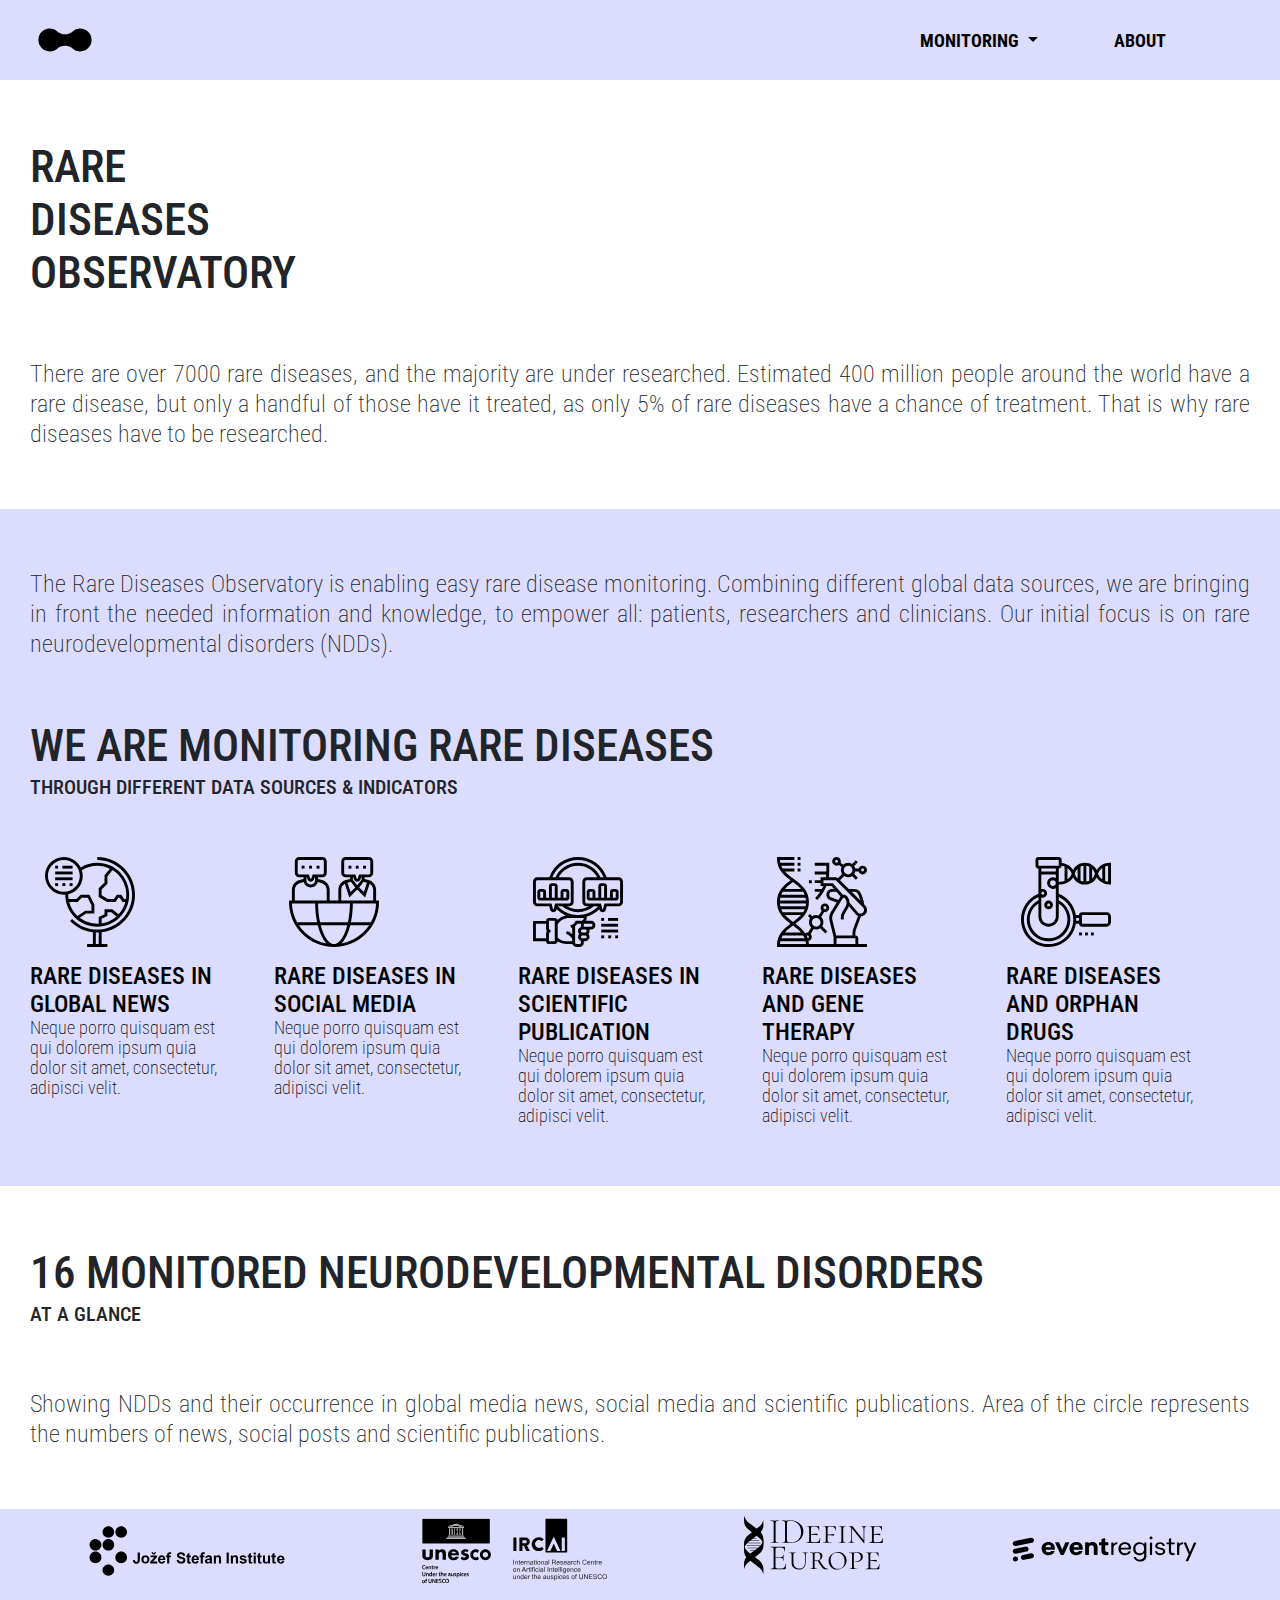
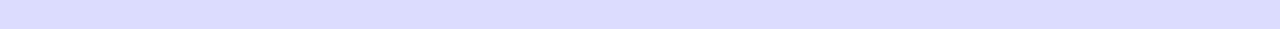
==== web_page/index.html @ 59e55aea "update page" ====
<!DOCTYPE html>
<html>
<head>
    <!-- Required meta tags -->
    <meta charset="utf-8">
    <meta name="viewport" content="width=device-width, initial-scale=1, shrink-to-fit=no">
    <title>Rare diseases</title>
    <link rel="stylesheet" href="https://cdn.jsdelivr.net/npm/bootstrap@4.4.1/dist/css/bootstrap.min.css"
          integrity="sha384-Vkoo8x4CGsO3+Hhxv8T/Q5PaXtkKtu6ug5TOeNV6gBiFeWPGFN9MuhOf23Q9Ifjh" crossorigin="anonymous">
    <link href='https://fonts.googleapis.com/css?family=Roboto Condensed:100,200,300,400,500,600,700,800' rel='stylesheet'>


    <link rel="stylesheet" href="css/index_style.css">

</head>
<body>
<script src="https://code.jquery.com/jquery-3.4.1.slim.min.js"
        integrity="sha384-J6qa4849blE2+poT4WnyKhv5vZF5SrPo0iEjwBvKU7imGFAV0wwj1yYfoRSJoZ+n"
        crossorigin="anonymous"></script>
<script src="https://cdn.jsdelivr.net/npm/popper.js@1.16.0/dist/umd/popper.min.js"
        integrity="sha384-Q6E9RHvbIyZFJoft+2mJbHaEWldlvI9IOYy5n3zV9zzTtmI3UksdQRVvoxMfooAo"
        crossorigin="anonymous"></script>
<script src="https://cdn.jsdelivr.net/npm/bootstrap@4.4.1/dist/js/bootstrap.min.js"
        integrity="sha384-wfSDF2E50Y2D1uUdj0O3uMBJnjuUD4Ih7YwaYd1iqfktj0Uod8GCExl3Og8ifwB6"
        crossorigin="anonymous"></script>


<div class="header">
    <div class="container">
        <a href="#default">
            <img src="images/RareDiseasesObservatory_logo.svg" style="margin-top: 15px;" width="70" height="30"/>
        </a>
        <div class="header-right">
            <nav class="navbar navbar-expand">
                <div class="collapse navbar-collapse" id="navbarSupportedContent">
                    <ul class="navbar-nav mr-auto">
                        <li class="nav-item dropdown">
                            <a class="nav-link dropdown-toggle nawbar-header header-hover" href="#" id="navbarDropdown"
                               role="button " data-toggle="dropdown" aria-haspopup="true" aria-expanded="false">
                                MONITORING
                            </a>
                            <div class="dropdown-menu" aria-labelledby="navbarDropdown">
                                <a class="dropdown-item" href="./html/global_news.html"><img src="images/01_global_news.svg" width="40" height="40"/> Rare diseases in global news</a>
                                <div class="dropdown-divider"></div>
                                <a class="dropdown-item" href="./html/social_media.html"><img src="images/02_social_media.svg" width="40" height="40"/>Rare diseases in social media</a>
                                <div class="dropdown-divider"></div>
                                <a class="dropdown-item" href="./html/scientific_publications.html"><img src="images/03_scientific_publications.svg" width="40" height="40"/>Rare diseases in scientific publications</a>
                                <div class="dropdown-divider"></div>
                                <a class="dropdown-item" href="./html/gene_therapy.html"><img src="images/04_gene_therapy.svg" width="40" height="40"/> Rare diseases and gene therapy</a>
                                <div class="dropdown-divider"></div>
                                <a class="dropdown-item" href="./html/orphan_drugs.html"><img src="images/05_orphan_drugs.svg" width="40" height="40"/> Rare diseases and orphan drugs</a>
                            </div>
                        </li>
                        <li class="nav-item">
                            <a class="nav-link" href="html/about.html">ABOUT</a>
                        </li>
                    </ul>
                </div>
            </nav>

        </div>
    </div>
</div>


<div class="container">
    <div class="div-title div-width-title text-top-padding text-bottom-padding">RARE DISEASES OBSERVATORY</div>
    <div class="div-text text-bottom-padding"> There are over 7000 rare diseases, and the majority are under researched.
        Estimated 400 million people around the world have a rare disease, but only a handful of those have it treated,
        as only 5% of rare diseases have a chance of treatment. That is why rare diseases have to be researched.
    </div>
</div>
<div class="div-background">
    <div class="container">
        <div class="div-text text-top-padding">The Rare Diseases Observatory is enabling
            easy rare disease monitoring. Combining different global data sources, we are bringing in front the needed
            information and knowledge, to empower all: patients, researchers and clinicians. Our initial focus is on
            rare neurodevelopmental disorders (NDDs).
        </div>
        <div class="div-title text-top-padding">WE ARE MONITORING RARE DISEASES</div>
        <div class="div-subtitle text-small-bottom-padding">THROUGH DIFFERENT DATA SOURCES & INDICATORS</div>
        <div class="grid-container text-bottom-padding">
            <a href="./html/global_news.html" class="a grid-item">
                <div><img src="images/01_global_news.svg" width="120" height="120"/></div>
                <div class="grid-title-text">RARE DISEASES IN GLOBAL NEWS</div>
                <div class="grid-text">Neque porro quisquam est qui dolorem ipsum quia dolor sit amet, consectetur,
                    adipisci velit.
                </div>
            </a>
            <a href="./html/social_media.html" class="a grid-item">
                <div class="rowWrapper">
                    <div><img href="./html/global_news.html" src="images/02_social_media.svg" width="120" height="120"/></div>
                    <div class="grid-title-text">RARE DISEASES IN SOCIAL MEDIA</div>
                    <div class="grid-text">Neque porro quisquam est qui dolorem ipsum quia dolor sit amet, consectetur,
                        adipisci velit.
                    </div>
                </div>
            </a>
            <a href="./html/scientific_publications.html" class="a grid-item">
                <div><img src="images/03_scientific_publications.svg" width="120" height="120"/></div>
                <div class="grid-title-text">RARE DISEASES IN SCIENTIFIC PUBLICATION</div>
                <div class="grid-text">Neque porro quisquam est qui dolorem ipsum quia dolor sit amet, consectetur,
                    adipisci velit.
                </div>
            </a>
            <a href="./html/gene_therapy.html" class="a grid-item">
                <div><img src="images/04_gene_therapy.svg" width="120" height="120"/></div>
                <div class="grid-title-text">RARE DISEASES AND GENE THERAPY</div>
                <div class="grid-text">Neque porro quisquam est qui dolorem ipsum quia dolor sit amet, consectetur,
                    adipisci velit.
                </div>
            </a>
            <a href="./html/orphan_drugs.html" class="a grid-item">
                <div><img src="images/05_orphan_drugs.svg" width="120" height="120"/></div>
                <div class="grid-title-text">RARE DISEASES AND ORPHAN DRUGS</div>
                <div class="grid-text">Neque porro quisquam est qui dolorem ipsum quia dolor sit amet, consectetur,
                    adipisci velit.
                </div>
            </a>
        </div>
    </div>
</div>
<div class="container">
    <div class="div-title text-top-padding">16 MONITORED NEURODEVELOPMENTAL DISORDERS</div>
    <div class="div-subtitle text-bottom-padding">AT A GLANCE</div>
    <div class="div-text">Showing NDDs and their occurrence in global media news, social media and scientific
        publications. Area of the circle represents the numbers of news, social posts and scientific publications.
    </div>
    <div class="flourish-embed flourish-hierarchy max-width text-bottom-padding" data-src="visualisation/12923003">
        <script src="https://public.flourish.studio/resources/embed.js"></script>
    </div>
</div>

<div></div>

<footer class="footer">
    <div class="container">
        <div class="grid-container-footer">
            <a href="https://ijs.si/ijsw/V001/JSI" class="a" target="_blank">
                <div class="grid-item-footer">
                    <img src="images/JozefStefanInstitute.svg" class="img-size"/>
                </div>
            </a>
            <a href="https://ircai.org/" class="a" target="_blank">
                <div class="grid-item-footer">
                    <img src="images/IRCAI_neg.svg" class="img-size"/>
                </div>
            </a>
            <a href="https://idefine-europe.org/" class="a" target="_blank">
                <div class="grid-item-footer">
                    <img src="images/IDefineEurope_neg.svg" class="img-size-idefine"/>
                </div>
            </a>
            <a href="https://eventregistry.org/" class="a" target="_blank">

                <div class="grid-item-footer">
                    <img src="images/EventRegistry_neg.svg" class="img-size-er"/>
                </div>
            </a>
        </div>
    </div>
</footer>


</body>
</html>
---- web_page/css/index_style.css ----
/*@font-face {*/
/*    src: url('../RobotoCondensed-Regular.ttf');*/
/*    font-family:'RobotoCondensed';*/
/*    font-style: normal;*/
/*    font-weight: 1 1000;*/
/*}*/

* {
    box-sizing: border-box;
    font-family: "Roboto Condensed", sans-serif;
}

body {
    margin: 0;
}


.header-right {
    float: right;
}

.header {
    /*overflow: hidden;*/
    height:80px;

    padding-top: 10px;
    /*padding-bottom: 0px;*/
    background-color: #DCDCFF;
}

.navbar-nav .nav-item .nav-link {
    line-height: 30px;
    font-weight: bold;
    color: black;
    text-align: center;
    margin-right: 60px;
    text-decoration: none;
    font-size: 18px;
}

.navbar-nav .nav-item:hover .nav-link {
    opacity: 60%;
}


.footer {
    height: 120px;
    background-color: #DCDCFF;
}




.text-top-padding {
    padding-top: 60px;
}

.text-bottom-padding {
    padding-bottom: 60px;
}

.text-small-bottom-padding {
    padding-bottom: 40px;
}


.max-width {
    padding-left: 12%;
    padding-right: 12%;
    /*padding-left: 110px;*/
    /*padding-right: 110px;*/
}

.div-width-title {
    width: 280px;
}

.div-title {
    font-size: 45px;
    font-weight: 500;
    line-height: 53px;
}

.div-subtitle {
    font-weight: 500;
    font-size: 20px;
}

.div-text {
    text-align: justify;
    font-size: 24px;
    line-height: 30px;
    font-weight: 200;
}

.div-background{
    background-color: #DCDCFF;
}

.rowWrapper:hover {
    /*background-color: #eee;*/
    /*color: black;*/
    /*border-radius: 5px;*/
    /*box-shadow: 0 4px 8px 0 rgba(0, 0, 0, 0.2), 0 6px 20px 0 rgba(0, 0, 0, 0.19);*/
    opacity: 60%;
}

.grid-title-text {
    font-size: 24px;
    line-height: 28px;
    font-weight: 500;
}
.grid-text {
    font-size: 18px;
    line-height: 20px;
    font-weight: 200;
}

/*
 Monitor grid
*/

.grid-container {
    display: grid;
    justify-content: center;
    grid-template-columns: 1fr 1fr 1fr 1fr 1fr;
}

.grid-item {
    /*background-color: #DCDCFF;*/
    /*!* background-color: rgba(255, 255, 255, 0);*!*/
    /*border: 0px solid rgba(0, 0, 0, 0.8);*/
    /*font-size: 15px;*/
    /*text-align: center;*/
    width: 190px;
    align-items: center;
}

/**
Noga in grid
*/
.grid-container-footer {
    display: grid;
    column-gap: 10px;
    grid-auto-columns: minmax(10px, auto);
    grid-template-columns: auto auto auto auto;
}


.grid-item-footer {
    background-color: #DCDCFF;
    /* background-color: rgba(255, 255, 255, 0);*/
    border: 0px solid rgba(0, 0, 0, 0.8);
    font-size: 15px;
    text-align: center;
}

.container {
    max-width: 1280px;
    width: 100%;
    /*background-color: #1b1e21;*/
    margin: 0 auto;
}

.a {
    text-decoration: none;
    color: black;
}

.a:hover {
    text-decoration: none;
    color: black;
    opacity: 60%;
}

.img-size {
   width: 218px;
   height: 84px;
}

.img-size-idefine {
    width: 173px;
    height: 72px;
}

.img-size-er {
    width: 195px;
    height: 80px;
}


/*@media screen and(max-width: 1320px) {*/
/*    .container {*/
/*        padding: 0 40px;*/
/*        background-color: #0f6674;*/
/*    }*/
/*}*/

/*@media screen and(max-width: 991px) {*/
@media all and (min-width: 992px) and (max-width: 1320px) {
    .container {
        padding: 0 30px;
    /*    background-color: #6610f2;*/
    }
}

@media all and (min-width: 769px) and (max-width: 992px) {
    .container {
        padding: 0 15px;
  /*      background-color: #1c7430;*/
    }

    .text-top-padding {
        padding-top: 40px;
    }

    .text-bottom-padding {
        padding-bottom: 40px;
    }

    .text-small-bottom-padding {
        padding-bottom: 30px;
    }


    .div-title {
        font-size: 41px;
        font-weight: 500;
        line-height: 35px;
    }

    .div-subtitle {
        font-weight: 500;
        font-size: 24px;
        line-height: 28px;
    }

    .div-text {
        text-align: justify;
        font-size: 18px;
        line-height: 22px;
        font-weight: 200;
    }

    .grid-title-text {
        font-size: 18px;
        line-height: 21px;
        font-weight: 500;
    }
    .grid-text {
        font-size: 14px;
        line-height: 18px;
        font-weight: 200;
    }

    .grid-container {
        display:flex ;
        column-gap: 25px;
        flex-wrap: wrap;
        justify-content: center;
        grid-template-columns: repeat(3, 1fr);
    }
    .grid-item {
        justify-content: center;
        align-items: center;
        width: 230px;
    }

    .img-size {
        width: 177px;
        height: 69px;
    }

    .img-size-idefine {
        width: 140px;
        height: 58px;
    }

    .img-size-er {
        width: 158px;
        height: 60px;
    }

}

@media all and (min-width: 541px) and (max-width: 768px) {
    .container {
        padding: 0 15px;
    /*    background-color: #117a8b;*/
    }

    .text-top-padding {
        padding-top: 40px;
    }

    .text-bottom-padding {
        padding-bottom: 40px;
    }

    .text-small-bottom-padding {
        padding-bottom: 30px;
    }

    .div-title {
        font-size: 41px;
        font-weight: 500;
        line-height: 35px;
    }

    .div-subtitle {
        font-weight: 500;
        font-size: 24px;
        line-height: 28px;
    }

    .div-text {
        text-align: justify;
        font-size: 18px;
        line-height: 22px;
        font-weight: 200;
    }

    .grid-title-text {
        font-size: 18px;
        line-height: 21px;
        font-weight: 500;
    }
    .grid-text {
        font-size: 14px;
        line-height: 18px;
        font-weight: 200;
    }

    .grid-container {
        display: flex;
        flex-wrap: wrap;
        justify-content: center;
        column-gap: 25px;
        grid-template-columns: repeat(3, 1fr);
    }

    .grid-item {
        justify-content: center;
        align-items: center;
        width: 160px;

    }

    .img-size {
        width: 97px;
        height: 37px;
    }

    .img-size-idefine {
        width: 76px;
        height: 31px;
    }

    .img-size-er {
        width: 85px;
        height: 60px;
    }
}


@media all and (max-width: 541px) {
    .container {
        padding: 0 15px;
     /*   background-color: #f1b0b7;*/
    }


    .text-top-padding {
        padding-top: 30px;
    }

    .text-bottom-padding {
        padding-bottom: 30px;
    }

    .text-small-bottom-padding {
        padding-bottom: 20px;
    }

    .div-title {
        font-size: 22px;
        font-weight: 500;
        line-height: 19px;
    }

    .div-subtitle {
        font-weight: 500;
        font-size: 14px;
        line-height: 12px;
    }

    .div-text {
        text-align: justify;
        font-size: 12px;
        line-height: 14px;
        font-weight: 200;
    }

    .grid-title-text {
        font-size: 12px;
        line-height: 14px;
        font-weight: 500;
    }
    .grid-text {
        font-size: 10px;
        line-height: 12px;
        font-weight: 200;
    }


    .grid-container {
        display: flex;
        flex-wrap: wrap;
        justify-content: center;
        grid-template-columns: repeat(2, 1fr);
    }

    .grid-item {
        justify-content: center;
        align-items: center;
        width: 180px;
    }


    .img-size {
        width: 97px;
        height: 37px;
    }

    .img-size-idefine {
        width: 76px;
        height: 31px;
    }

    .img-size-er {
        width: 85px;
        height: 60px;
    }
}
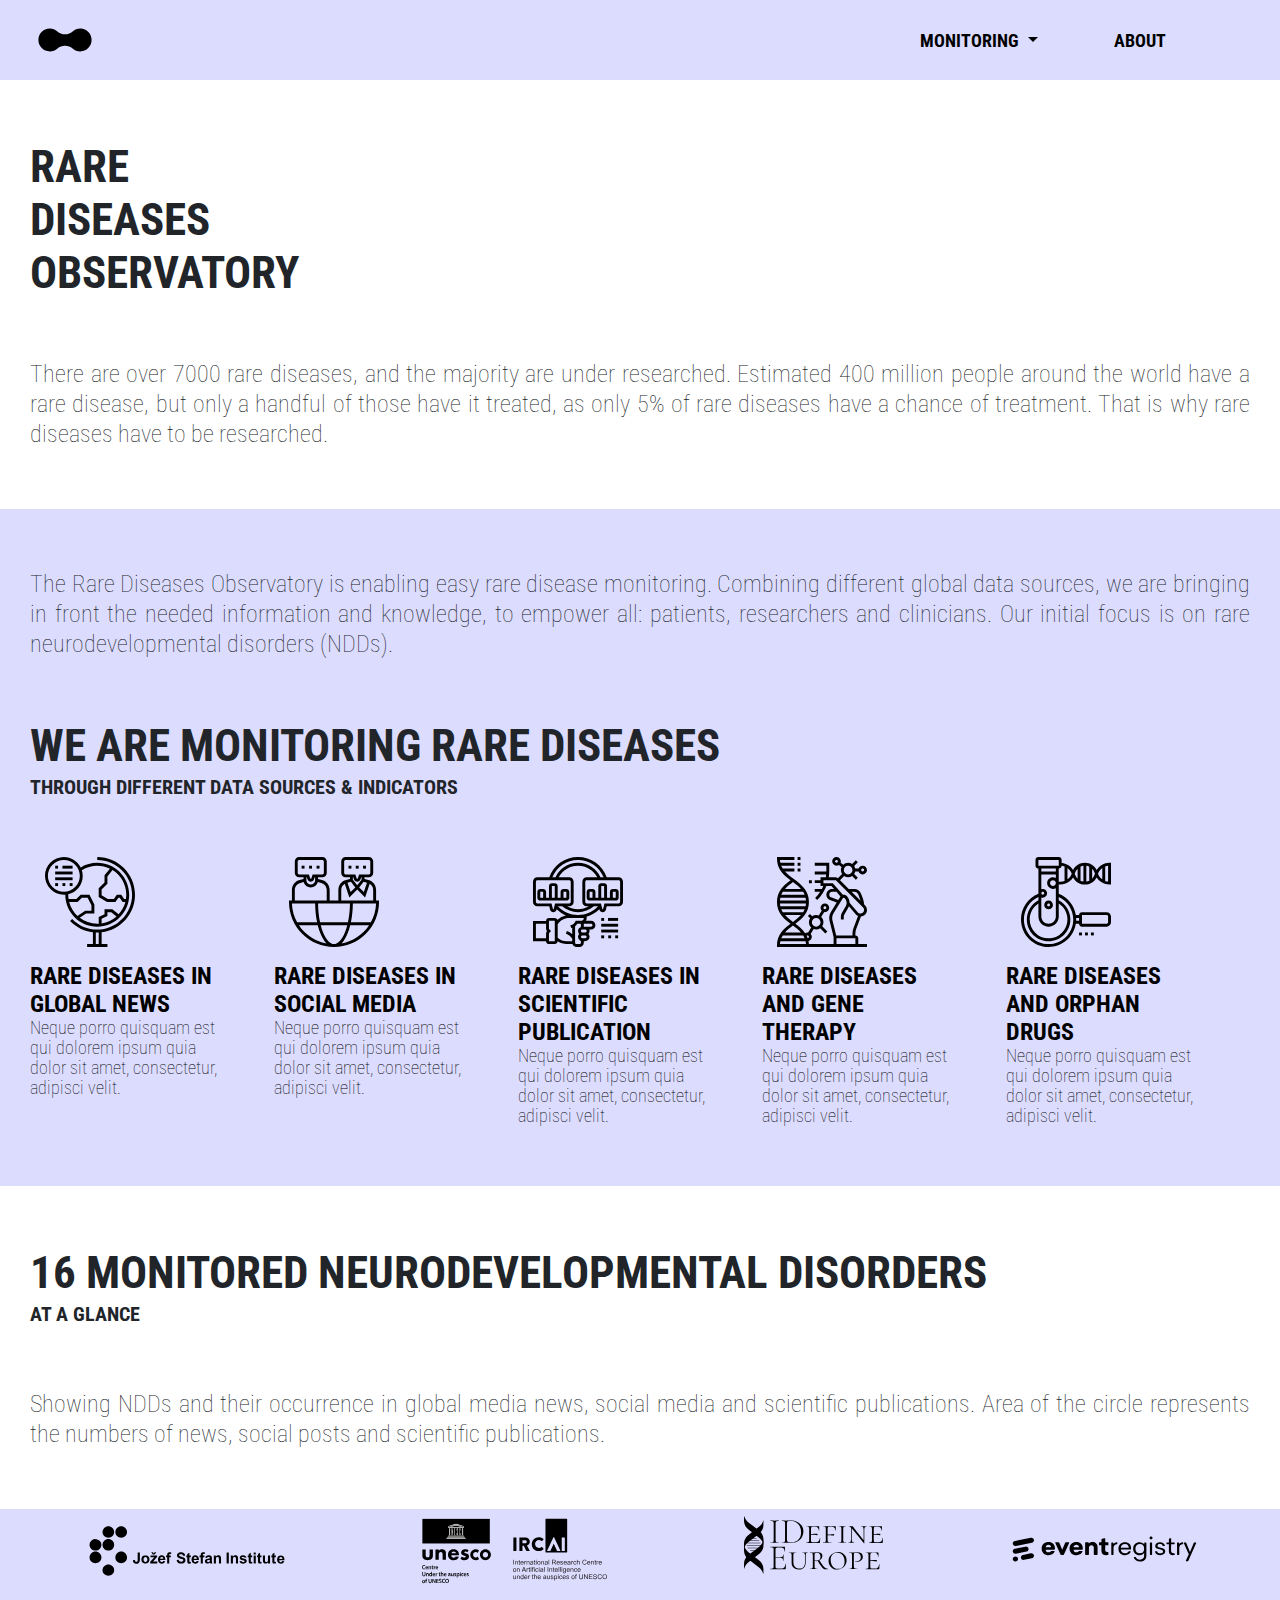
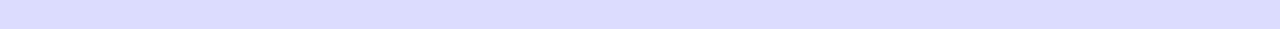
==== commit e6312181: "update page" ====
--- a/web_page/index.html
+++ b/web_page/index.html
@@ -40,15 +40,11 @@
                                 MONITORING
                             </a>
                             <div class="dropdown-menu" aria-labelledby="navbarDropdown">
-                                <a class="dropdown-item" href="./html/global_news.html"><img src="images/01_global_news.svg" width="40" height="40"/> Rare diseases in global news</a>
-                                <div class="dropdown-divider"></div>
+                                <a class="dropdown-item" href="./html/global_news.html"><img src="images/01_global_news.svg" width="40" height="40"/>Rare diseases in global news</a>
                                 <a class="dropdown-item" href="./html/social_media.html"><img src="images/02_social_media.svg" width="40" height="40"/>Rare diseases in social media</a>
-                                <div class="dropdown-divider"></div>
                                 <a class="dropdown-item" href="./html/scientific_publications.html"><img src="images/03_scientific_publications.svg" width="40" height="40"/>Rare diseases in scientific publications</a>
-                                <div class="dropdown-divider"></div>
-                                <a class="dropdown-item" href="./html/gene_therapy.html"><img src="images/04_gene_therapy.svg" width="40" height="40"/> Rare diseases and gene therapy</a>
-                                <div class="dropdown-divider"></div>
-                                <a class="dropdown-item" href="./html/orphan_drugs.html"><img src="images/05_orphan_drugs.svg" width="40" height="40"/> Rare diseases and orphan drugs</a>
+                                <a class="dropdown-item" href="./html/gene_therapy.html"><img src="images/04_gene_therapy.svg" width="40" height="40"/>Rare diseases and gene therapy</a>
+                                <a class="dropdown-item" href="./html/orphan_drugs.html"><img src="images/05_orphan_drugs.svg" width="40" height="40"/>Rare diseases and orphan drugs</a>
                             </div>
                         </li>
                         <li class="nav-item">
--- a/web_page/css/index_style.css
+++ b/web_page/css/index_style.css
@@ -66,10 +66,10 @@
 
 
 .max-width {
-    padding-left: 12%;
-    padding-right: 12%;
-    /*padding-left: 110px;*/
-    /*padding-right: 110px;*/
+    /*padding-left: 12%;*/
+    /*padding-right: 12%;*/
+    padding-left: 110px;
+    padding-right: 110px;
 }
 
 .div-width-title {
@@ -78,12 +78,16 @@
 
 .div-title {
     font-size: 45px;
-    font-weight: 500;
+    font-weight: 700;
     line-height: 53px;
 }
 
+/*.my-dropdown-item{*/
+/*    padding:2rem 2rem;*/
+/*}*/
+
 .div-subtitle {
-    font-weight: 500;
+    font-weight: bold;
     font-size: 20px;
 }
 
@@ -91,7 +95,7 @@
     text-align: justify;
     font-size: 24px;
     line-height: 30px;
-    font-weight: 200;
+    font-weight: lighter;
 }
 
 .div-background{
@@ -109,12 +113,12 @@
 .grid-title-text {
     font-size: 24px;
     line-height: 28px;
-    font-weight: 500;
+    font-weight: bold;
 }
 .grid-text {
     font-size: 18px;
     line-height: 20px;
-    font-weight: 200;
+    font-weight: lighter;
 }
 
 /*
@@ -211,6 +215,14 @@
   /*      background-color: #1c7430;*/
     }
 
+
+    .max-width {
+        /*padding-left: 12%;*/
+        /*padding-right: 12%;*/
+        padding-left: 90px;
+        padding-right: 90px;
+    }
+
     .text-top-padding {
         padding-top: 40px;
     }
@@ -226,32 +238,32 @@
 
     .div-title {
         font-size: 41px;
-        font-weight: 500;
+        font-weight: bold;
         line-height: 35px;
     }
 
     .div-subtitle {
-        font-weight: 500;
         font-size: 24px;
         line-height: 28px;
+        font-weight: bold;
     }
 
     .div-text {
         text-align: justify;
         font-size: 18px;
         line-height: 22px;
-        font-weight: 200;
+        font-weight: lighter;
     }
 
     .grid-title-text {
         font-size: 18px;
         line-height: 21px;
-        font-weight: 500;
+        font-weight: bold;
     }
     .grid-text {
         font-size: 14px;
         line-height: 18px;
-        font-weight: 200;
+        font-weight: lighter;
     }
 
     .grid-container {
@@ -290,6 +302,14 @@
     /*    background-color: #117a8b;*/
     }
 
+
+    .max-width {
+        /*padding-left: 12%;*/
+        /*padding-right: 12%;*/
+        padding-left: 65px;
+        padding-right: 65px;
+    }
+
     .text-top-padding {
         padding-top: 40px;
     }
@@ -304,12 +324,12 @@
 
     .div-title {
         font-size: 41px;
-        font-weight: 500;
+        font-weight: bold;
         line-height: 35px;
     }
 
     .div-subtitle {
-        font-weight: 500;
+        font-weight: bold;
         font-size: 24px;
         line-height: 28px;
     }
@@ -318,18 +338,18 @@
         text-align: justify;
         font-size: 18px;
         line-height: 22px;
-        font-weight: 200;
+        font-weight: lighter;
     }
 
     .grid-title-text {
         font-size: 18px;
         line-height: 21px;
-        font-weight: 500;
+        font-weight: bold;
     }
     .grid-text {
         font-size: 14px;
         line-height: 18px;
-        font-weight: 200;
+        font-weight: lighter;
     }
 
     .grid-container {
@@ -370,6 +390,12 @@
      /*   background-color: #f1b0b7;*/
     }
 
+    .max-width {
+        /*padding-left: 12%;*/
+        /*padding-right: 12%;*/
+        padding-left: 45px;
+        padding-right: 45px;
+    }
 
     .text-top-padding {
         padding-top: 30px;
@@ -385,12 +411,12 @@
 
     .div-title {
         font-size: 22px;
-        font-weight: 500;
+        font-weight: bold;
         line-height: 19px;
     }
 
     .div-subtitle {
-        font-weight: 500;
+        font-weight: bold;
         font-size: 14px;
         line-height: 12px;
     }
@@ -399,18 +425,18 @@
         text-align: justify;
         font-size: 12px;
         line-height: 14px;
-        font-weight: 200;
+        font-weight: lighter;
     }
 
     .grid-title-text {
         font-size: 12px;
         line-height: 14px;
-        font-weight: 500;
+        font-weight: bold;
     }
     .grid-text {
         font-size: 10px;
         line-height: 12px;
-        font-weight: 200;
+        font-weight: lighter;
     }
 
 
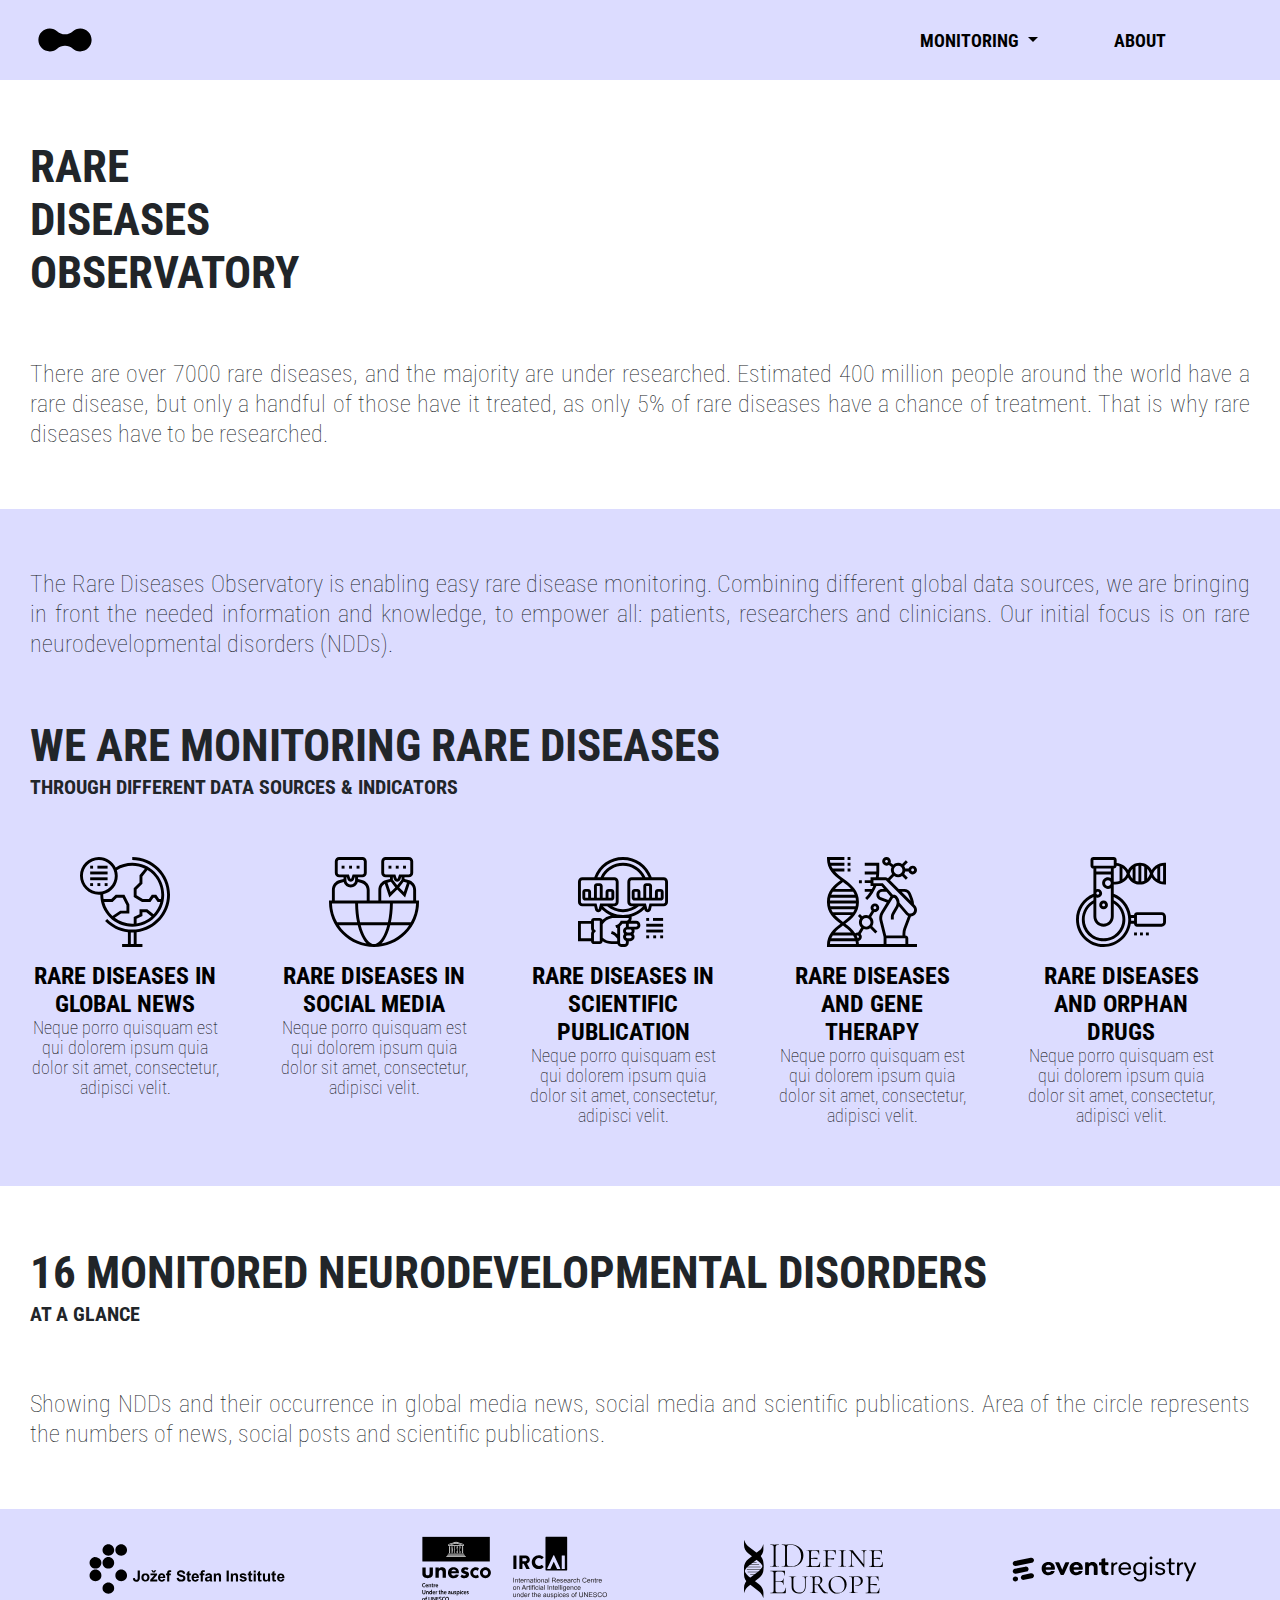
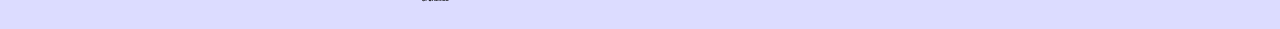
==== commit 1282385e: "small fixes" ====
--- a/web_page/index.html
+++ b/web_page/index.html
@@ -40,11 +40,11 @@
                                 MONITORING
                             </a>
                             <div class="dropdown-menu" aria-labelledby="navbarDropdown">
-                                <a class="dropdown-item" href="./html/global_news.html"><img src="images/01_global_news.svg" width="40" height="40"/>Rare diseases in global news</a>
-                                <a class="dropdown-item" href="./html/social_media.html"><img src="images/02_social_media.svg" width="40" height="40"/>Rare diseases in social media</a>
-                                <a class="dropdown-item" href="./html/scientific_publications.html"><img src="images/03_scientific_publications.svg" width="40" height="40"/>Rare diseases in scientific publications</a>
-                                <a class="dropdown-item" href="./html/gene_therapy.html"><img src="images/04_gene_therapy.svg" width="40" height="40"/>Rare diseases and gene therapy</a>
-                                <a class="dropdown-item" href="./html/orphan_drugs.html"><img src="images/05_orphan_drugs.svg" width="40" height="40"/>Rare diseases and orphan drugs</a>
+                                <a class="dropdown-item" href="./html/global_news.html"><img src="images/01_global_news.svg" style="padding-right: 10px;" width="40" height="40"/>Rare diseases in global news</a>
+                                <a class="dropdown-item" href="./html/social_media.html"><img src="images/02_social_media.svg" style="padding-right: 10px;" width="40" height="40"/>Rare diseases in social media</a>
+                                <a class="dropdown-item" href="./html/scientific_publications.html"><img src="images/03_scientific_publications.svg" style="padding-right: 10px;" width="40" height="40"/>Rare diseases in scientific publications</a>
+                                <a class="dropdown-item" href="./html/gene_therapy.html"><img src="images/04_gene_therapy.svg" style="padding-right: 10px;" width="40" height="40"/>Rare diseases and gene therapy</a>
+                                <a class="dropdown-item" href="./html/orphan_drugs.html"><img src="images/05_orphan_drugs.svg" style="padding-right: 10px;"  width="40" height="40"/>Rare diseases and orphan drugs</a>
                             </div>
                         </li>
                         <li class="nav-item">
@@ -77,7 +77,7 @@
         <div class="div-subtitle text-small-bottom-padding">THROUGH DIFFERENT DATA SOURCES & INDICATORS</div>
         <div class="grid-container text-bottom-padding">
             <a href="./html/global_news.html" class="a grid-item">
-                <div><img src="images/01_global_news.svg" width="120" height="120"/></div>
+                <div><img src="images/01_global_news.svg" class="img-size-menu"/></div>
                 <div class="grid-title-text">RARE DISEASES IN GLOBAL NEWS</div>
                 <div class="grid-text">Neque porro quisquam est qui dolorem ipsum quia dolor sit amet, consectetur,
                     adipisci velit.
@@ -85,7 +85,7 @@
             </a>
             <a href="./html/social_media.html" class="a grid-item">
                 <div class="rowWrapper">
-                    <div><img href="./html/global_news.html" src="images/02_social_media.svg" width="120" height="120"/></div>
+                    <div><img href="./html/global_news.html" src="images/02_social_media.svg"  class="img-size-menu"/></div>
                     <div class="grid-title-text">RARE DISEASES IN SOCIAL MEDIA</div>
                     <div class="grid-text">Neque porro quisquam est qui dolorem ipsum quia dolor sit amet, consectetur,
                         adipisci velit.
@@ -93,21 +93,21 @@
                 </div>
             </a>
             <a href="./html/scientific_publications.html" class="a grid-item">
-                <div><img src="images/03_scientific_publications.svg" width="120" height="120"/></div>
+                <div><img src="images/03_scientific_publications.svg" class="img-size-menu"/></div>
                 <div class="grid-title-text">RARE DISEASES IN SCIENTIFIC PUBLICATION</div>
                 <div class="grid-text">Neque porro quisquam est qui dolorem ipsum quia dolor sit amet, consectetur,
                     adipisci velit.
                 </div>
             </a>
             <a href="./html/gene_therapy.html" class="a grid-item">
-                <div><img src="images/04_gene_therapy.svg" width="120" height="120"/></div>
+                <div><img src="images/04_gene_therapy.svg" class="img-size-menu"/></div>
                 <div class="grid-title-text">RARE DISEASES AND GENE THERAPY</div>
                 <div class="grid-text">Neque porro quisquam est qui dolorem ipsum quia dolor sit amet, consectetur,
                     adipisci velit.
                 </div>
             </a>
             <a href="./html/orphan_drugs.html" class="a grid-item">
-                <div><img src="images/05_orphan_drugs.svg" width="120" height="120"/></div>
+                <div><img src="images/05_orphan_drugs.svg" class="img-size-menu"/></div>
                 <div class="grid-title-text">RARE DISEASES AND ORPHAN DRUGS</div>
                 <div class="grid-text">Neque porro quisquam est qui dolorem ipsum quia dolor sit amet, consectetur,
                     adipisci velit.
@@ -122,7 +122,7 @@
     <div class="div-text">Showing NDDs and their occurrence in global media news, social media and scientific
         publications. Area of the circle represents the numbers of news, social posts and scientific publications.
     </div>
-    <div class="flourish-embed flourish-hierarchy max-width text-bottom-padding" data-src="visualisation/12923003">
+    <div class="flourish-embed flourish-hierarchy max-width-flourish text-bottom-padding" data-src="visualisation/12923003">
         <script src="https://public.flourish.studio/resources/embed.js"></script>
     </div>
 </div>
@@ -134,23 +134,23 @@
         <div class="grid-container-footer">
             <a href="https://ijs.si/ijsw/V001/JSI" class="a" target="_blank">
                 <div class="grid-item-footer">
-                    <img src="images/JozefStefanInstitute.svg" class="img-size"/>
+                    <img src="images/JozefStefanInstitute.svg" class="img-size-affiliation"/>
                 </div>
             </a>
             <a href="https://ircai.org/" class="a" target="_blank">
                 <div class="grid-item-footer">
-                    <img src="images/IRCAI_neg.svg" class="img-size"/>
+                    <img src="images/IRCAI_neg.svg" class="img-size-affiliation"/>
                 </div>
             </a>
             <a href="https://idefine-europe.org/" class="a" target="_blank">
                 <div class="grid-item-footer">
-                    <img src="images/IDefineEurope_neg.svg" class="img-size-idefine"/>
+                    <img src="images/IDefineEurope_neg.svg" class="img-size-idefine-affiliation"/>
                 </div>
             </a>
             <a href="https://eventregistry.org/" class="a" target="_blank">
 
                 <div class="grid-item-footer">
-                    <img src="images/EventRegistry_neg.svg" class="img-size-er"/>
+                    <img src="images/EventRegistry_neg.svg" class="img-size-er-affiliation"/>
                 </div>
             </a>
         </div>
--- a/web_page/css/index_style.css
+++ b/web_page/css/index_style.css
@@ -20,10 +20,10 @@
     float: right;
 }
 
+
 .header {
     /*overflow: hidden;*/
     height:80px;
-
     padding-top: 10px;
     /*padding-bottom: 0px;*/
     background-color: #DCDCFF;
@@ -45,7 +45,6 @@
 
 
 .footer {
-    height: 120px;
     background-color: #DCDCFF;
 }
 
@@ -65,11 +64,16 @@
 }
 
 
-.max-width {
+.max-width-flourish {
     /*padding-left: 12%;*/
     /*padding-right: 12%;*/
     padding-left: 110px;
     padding-right: 110px;
+}
+
+.img-size-menu {
+    width: 120px;
+    height: 120px;
 }
 
 .div-width-title {
@@ -127,6 +131,7 @@
 
 .grid-container {
     display: grid;
+    column-gap: 25px;
     justify-content: center;
     grid-template-columns: 1fr 1fr 1fr 1fr 1fr;
 }
@@ -146,9 +151,11 @@
 */
 .grid-container-footer {
     display: grid;
+    height: 120px;
     column-gap: 10px;
     grid-auto-columns: minmax(10px, auto);
     grid-template-columns: auto auto auto auto;
+    align-items: center;
 }
 
 
@@ -157,7 +164,7 @@
     /* background-color: rgba(255, 255, 255, 0);*/
     border: 0px solid rgba(0, 0, 0, 0.8);
     font-size: 15px;
-    text-align: center;
+    align-items: center;
 }
 
 .container {
@@ -168,8 +175,10 @@
 }
 
 .a {
+    text-align: center;
     text-decoration: none;
     color: black;
+
 }
 
 .a:hover {
@@ -178,17 +187,17 @@
     opacity: 60%;
 }
 
-.img-size {
+.img-size-affiliation {
    width: 218px;
    height: 84px;
 }
 
-.img-size-idefine {
+.img-size-idefine-affiliation {
     width: 173px;
     height: 72px;
 }
 
-.img-size-er {
+.img-size-er-affiliation {
     width: 195px;
     height: 80px;
 }
@@ -215,8 +224,22 @@
   /*      background-color: #1c7430;*/
     }
 
-
-    .max-width {
+    .navbar-nav .nav-item .nav-link {
+        line-height: 30px;
+        font-weight: bold;
+        color: black;
+        text-align: center;
+        margin-right: 60px;
+        text-decoration: none;
+        font-size: 18px;
+    }
+
+    .img-size-menu {
+        width: 85px;
+        height: 85px;
+    }
+
+    .max-width-flourish {
         /*padding-left: 12%;*/
         /*padding-right: 12%;*/
         padding-left: 90px;
@@ -279,17 +302,17 @@
         width: 230px;
     }
 
-    .img-size {
+    .img-size-affiliation {
         width: 177px;
         height: 69px;
     }
 
-    .img-size-idefine {
+    .img-size-idefine-affiliation {
         width: 140px;
         height: 58px;
     }
 
-    .img-size-er {
+    .img-size-er-affiliation {
         width: 158px;
         height: 60px;
     }
@@ -302,12 +325,33 @@
     /*    background-color: #117a8b;*/
     }
 
-
-    .max-width {
+    .navbar-nav .nav-item .nav-link {
+        line-height: 30px;
+        font-weight: bold;
+        color: black;
+        text-align: center;
+        margin-right: 60px;
+        text-decoration: none;
+        font-size: 18px;
+    }
+
+    .img-size-menu {
+        width: 85px;
+        height: 85px;
+    }
+
+    .img-size {
         /*padding-left: 12%;*/
         /*padding-right: 12%;*/
         padding-left: 65px;
         padding-right: 65px;
+    }
+
+    .max-width-flourish {
+        /*padding-left: 12%;*/
+        /*padding-right: 12%;*/
+        padding-left: 45px;
+        padding-right: 45px;
     }
 
     .text-top-padding {
@@ -355,6 +399,7 @@
     .grid-container {
         display: flex;
         flex-wrap: wrap;
+        align-items: center;
         justify-content: center;
         column-gap: 25px;
         grid-template-columns: repeat(3, 1fr);
@@ -367,17 +412,17 @@
 
     }
 
-    .img-size {
+    .img-size-affiliation {
         width: 97px;
         height: 37px;
     }
 
-    .img-size-idefine {
+    .img-size-idefine-affiliation {
         width: 76px;
         height: 31px;
     }
 
-    .img-size-er {
+    .img-size-er-affiliation {
         width: 85px;
         height: 60px;
     }
@@ -390,7 +435,22 @@
      /*   background-color: #f1b0b7;*/
     }
 
-    .max-width {
+    .navbar-nav .nav-item .nav-link {
+        line-height: 30px;
+        font-weight: bold;
+        color: black;
+        text-align: center;
+        margin-right: 30px;
+        text-decoration: none;
+        font-size: 16px;
+    }
+
+    .img-size-menu {
+        width: 60px;
+        height: 60px;
+    }
+
+    .max-width-flourish {
         /*padding-left: 12%;*/
         /*padding-right: 12%;*/
         padding-left: 45px;
@@ -443,6 +503,7 @@
     .grid-container {
         display: flex;
         flex-wrap: wrap;
+        column-gap: 20px;
         justify-content: center;
         grid-template-columns: repeat(2, 1fr);
     }
@@ -454,17 +515,17 @@
     }
 
 
-    .img-size {
+    .img-size-affiliation {
         width: 97px;
         height: 37px;
     }
 
-    .img-size-idefine {
+    .img-size-idefine-affiliation {
         width: 76px;
         height: 31px;
     }
 
-    .img-size-er {
+    .img-size-er-affiliation {
         width: 85px;
         height: 60px;
     }
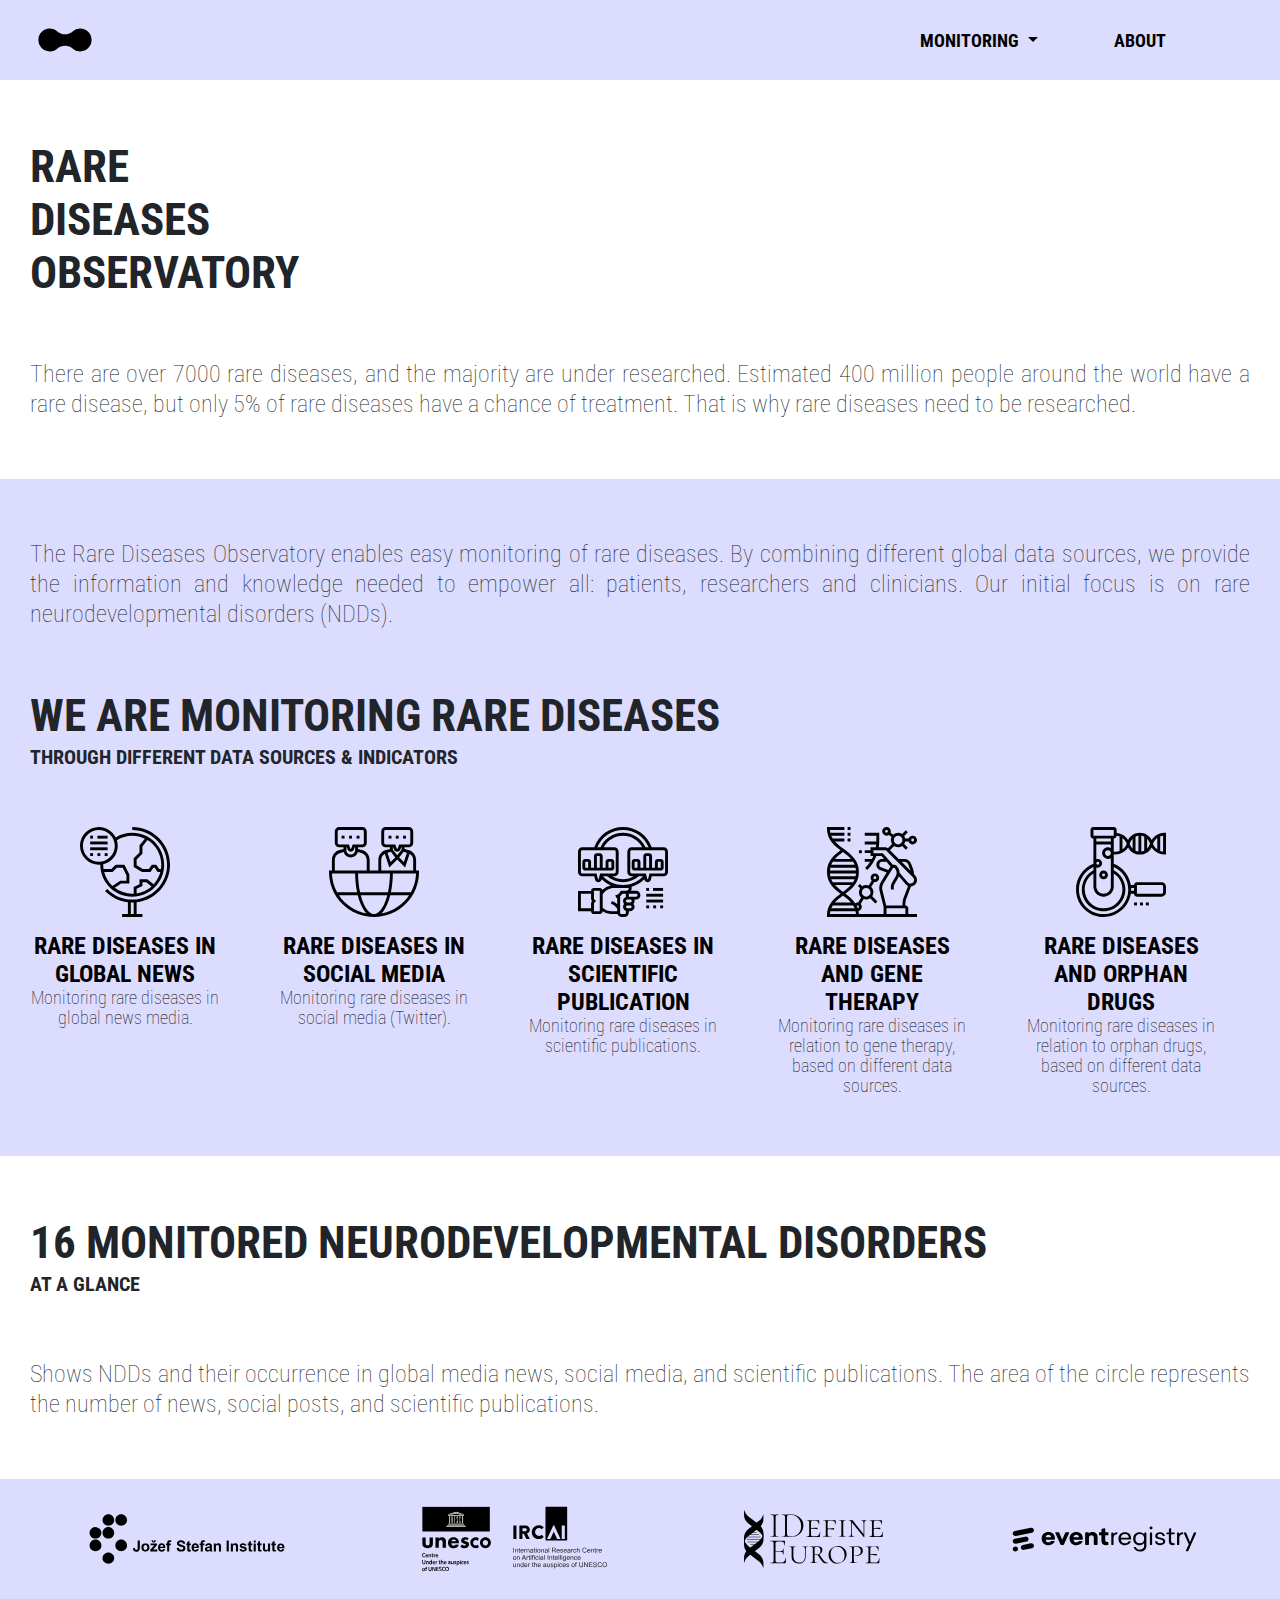
==== commit 4f1b4ac4: "small fixes" ====
--- a/web_page/index.html
+++ b/web_page/index.html
@@ -62,16 +62,15 @@
 <div class="container">
     <div class="div-title div-width-title text-top-padding text-bottom-padding">RARE DISEASES OBSERVATORY</div>
     <div class="div-text text-bottom-padding"> There are over 7000 rare diseases, and the majority are under researched.
-        Estimated 400 million people around the world have a rare disease, but only a handful of those have it treated,
-        as only 5% of rare diseases have a chance of treatment. That is why rare diseases have to be researched.
+        Estimated 400 million people around the world have a rare disease, but only 5% of rare diseases have a chance of treatment.
+        That is why rare diseases need to be researched.
     </div>
 </div>
 <div class="div-background">
     <div class="container">
-        <div class="div-text text-top-padding">The Rare Diseases Observatory is enabling
-            easy rare disease monitoring. Combining different global data sources, we are bringing in front the needed
-            information and knowledge, to empower all: patients, researchers and clinicians. Our initial focus is on
-            rare neurodevelopmental disorders (NDDs).
+        <div class="div-text text-top-padding">The Rare Diseases Observatory enables easy monitoring of rare diseases.
+            By combining different global data sources, we provide the information and knowledge needed to empower all:
+            patients, researchers and clinicians. Our initial focus is on rare neurodevelopmental disorders (NDDs).
         </div>
         <div class="div-title text-top-padding">WE ARE MONITORING RARE DISEASES</div>
         <div class="div-subtitle text-small-bottom-padding">THROUGH DIFFERENT DATA SOURCES & INDICATORS</div>
@@ -79,38 +78,32 @@
             <a href="./html/global_news.html" class="a grid-item">
                 <div><img src="images/01_global_news.svg" class="img-size-menu"/></div>
                 <div class="grid-title-text">RARE DISEASES IN GLOBAL NEWS</div>
-                <div class="grid-text">Neque porro quisquam est qui dolorem ipsum quia dolor sit amet, consectetur,
-                    adipisci velit.
-                </div>
+                <div class="grid-text">Monitoring rare diseases in global news media. </div>
             </a>
             <a href="./html/social_media.html" class="a grid-item">
                 <div class="rowWrapper">
                     <div><img href="./html/global_news.html" src="images/02_social_media.svg"  class="img-size-menu"/></div>
                     <div class="grid-title-text">RARE DISEASES IN SOCIAL MEDIA</div>
-                    <div class="grid-text">Neque porro quisquam est qui dolorem ipsum quia dolor sit amet, consectetur,
-                        adipisci velit.
+                    <div class="grid-text">Monitoring rare diseases in social media (Twitter).
                     </div>
                 </div>
             </a>
             <a href="./html/scientific_publications.html" class="a grid-item">
                 <div><img src="images/03_scientific_publications.svg" class="img-size-menu"/></div>
                 <div class="grid-title-text">RARE DISEASES IN SCIENTIFIC PUBLICATION</div>
-                <div class="grid-text">Neque porro quisquam est qui dolorem ipsum quia dolor sit amet, consectetur,
-                    adipisci velit.
+                <div class="grid-text">Monitoring rare diseases in scientific publications.
                 </div>
             </a>
             <a href="./html/gene_therapy.html" class="a grid-item">
                 <div><img src="images/04_gene_therapy.svg" class="img-size-menu"/></div>
                 <div class="grid-title-text">RARE DISEASES AND GENE THERAPY</div>
-                <div class="grid-text">Neque porro quisquam est qui dolorem ipsum quia dolor sit amet, consectetur,
-                    adipisci velit.
+                <div class="grid-text">Monitoring rare diseases in relation to gene therapy, based on different data sources.
                 </div>
             </a>
             <a href="./html/orphan_drugs.html" class="a grid-item">
                 <div><img src="images/05_orphan_drugs.svg" class="img-size-menu"/></div>
                 <div class="grid-title-text">RARE DISEASES AND ORPHAN DRUGS</div>
-                <div class="grid-text">Neque porro quisquam est qui dolorem ipsum quia dolor sit amet, consectetur,
-                    adipisci velit.
+                <div class="grid-text">Monitoring rare diseases in relation to orphan drugs, based on different data sources.
                 </div>
             </a>
         </div>
@@ -119,8 +112,7 @@
 <div class="container">
     <div class="div-title text-top-padding">16 MONITORED NEURODEVELOPMENTAL DISORDERS</div>
     <div class="div-subtitle text-bottom-padding">AT A GLANCE</div>
-    <div class="div-text">Showing NDDs and their occurrence in global media news, social media and scientific
-        publications. Area of the circle represents the numbers of news, social posts and scientific publications.
+    <div class="div-text">Shows NDDs and their occurrence in global media news, social media, and scientific publications. The area of the circle represents the number of news, social posts, and scientific publications.
     </div>
     <div class="flourish-embed flourish-hierarchy max-width-flourish text-bottom-padding" data-src="visualisation/12923003">
         <script src="https://public.flourish.studio/resources/embed.js"></script>
--- a/web_page/css/index_style.css
+++ b/web_page/css/index_style.css
@@ -224,6 +224,10 @@
   /*      background-color: #1c7430;*/
     }
 
+    .div-width-title {
+        width: 240px;
+    }
+
     .navbar-nav .nav-item .nav-link {
         line-height: 30px;
         font-weight: bold;
@@ -325,6 +329,10 @@
     /*    background-color: #117a8b;*/
     }
 
+    .div-width-title {
+        width: 240px;
+    }
+
     .navbar-nav .nav-item .nav-link {
         line-height: 30px;
         font-weight: bold;
@@ -401,14 +409,14 @@
         flex-wrap: wrap;
         align-items: center;
         justify-content: center;
-        column-gap: 25px;
+        column-gap: 20px;
         grid-template-columns: repeat(3, 1fr);
     }
 
     .grid-item {
         justify-content: center;
         align-items: center;
-        width: 160px;
+        width: 150px;
 
     }
 
@@ -433,6 +441,10 @@
     .container {
         padding: 0 15px;
      /*   background-color: #f1b0b7;*/
+    }
+
+    .div-width-title {
+        width: 140px;
     }
 
     .navbar-nav .nav-item .nav-link {
@@ -511,7 +523,7 @@
     .grid-item {
         justify-content: center;
         align-items: center;
-        width: 180px;
+        width: 140px;
     }
 
 
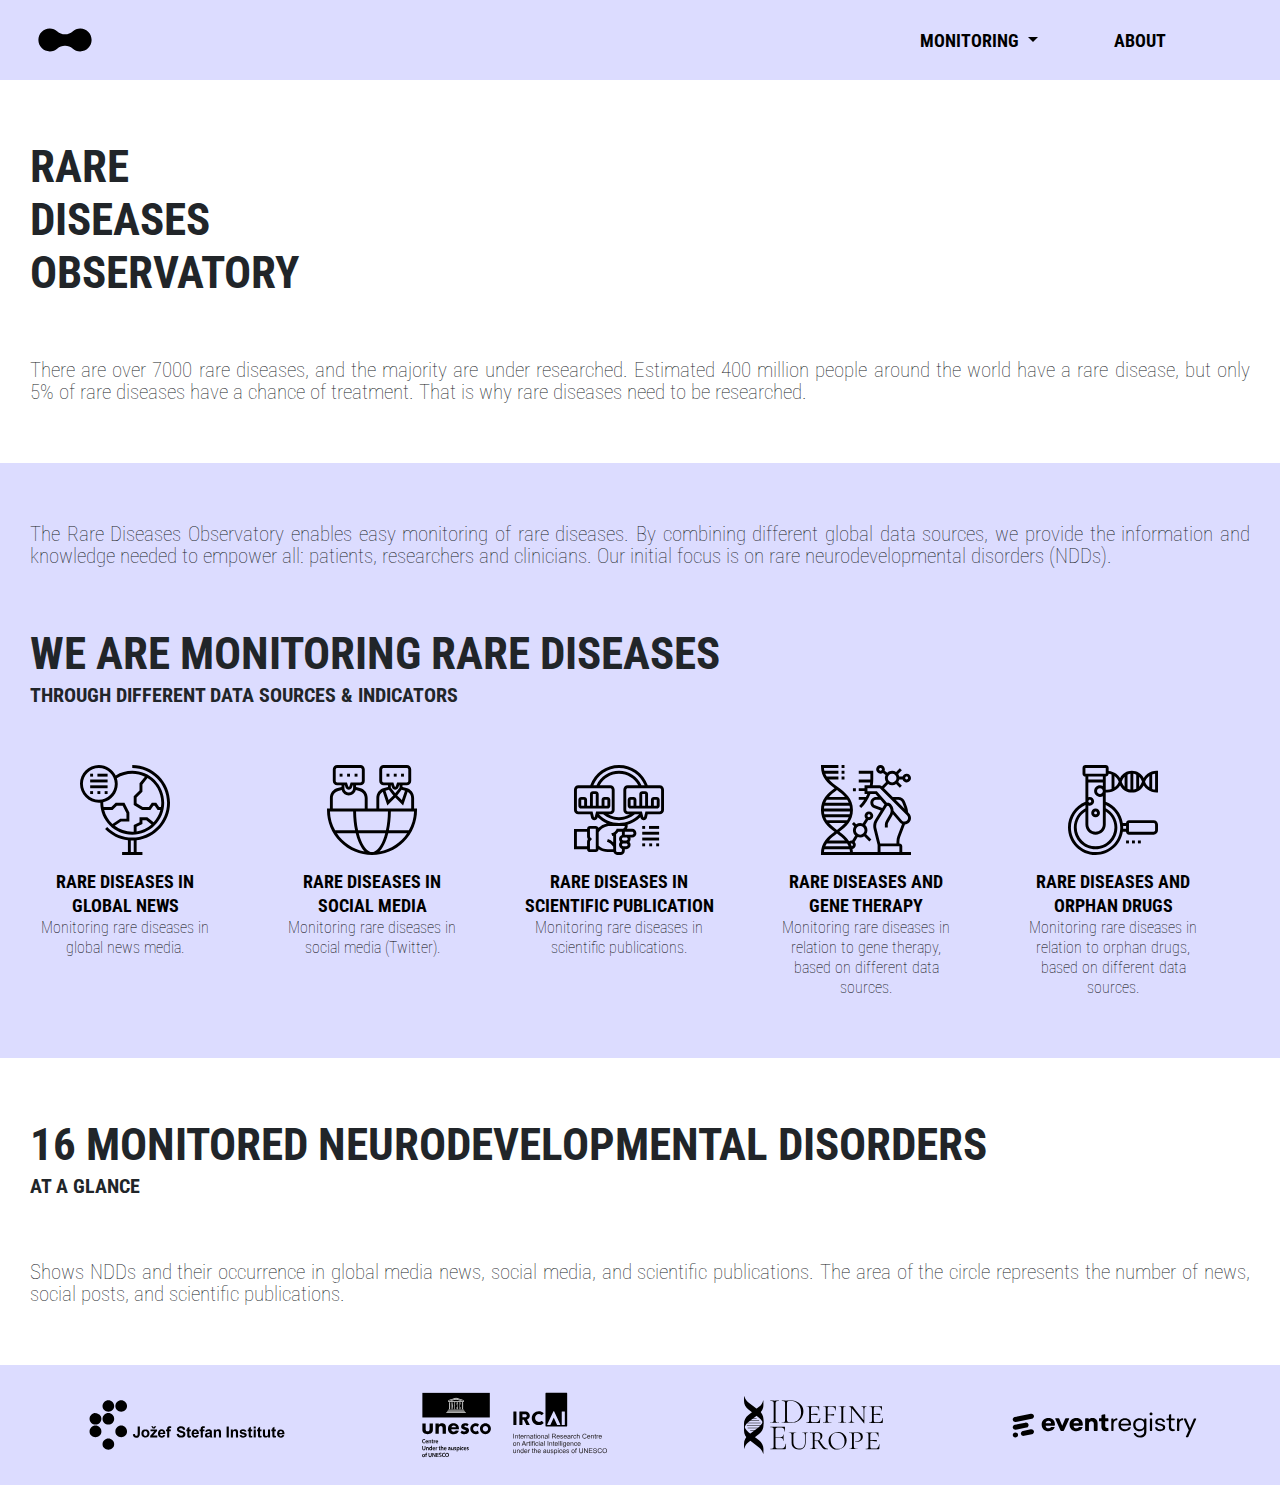
==== commit 13fc73d4: "matej design fixes" ====
--- a/web_page/index.html
+++ b/web_page/index.html
@@ -4,6 +4,7 @@
     <!-- Required meta tags -->
     <meta charset="utf-8">
     <meta name="viewport" content="width=device-width, initial-scale=1, shrink-to-fit=no">
+    <link rel="shortcut icon" href="./images/RareDiseasesObservatory_logo.svg" type="image/x-icon">
     <title>Rare diseases</title>
     <link rel="stylesheet" href="https://cdn.jsdelivr.net/npm/bootstrap@4.4.1/dist/css/bootstrap.min.css"
           integrity="sha384-Vkoo8x4CGsO3+Hhxv8T/Q5PaXtkKtu6ug5TOeNV6gBiFeWPGFN9MuhOf23Q9Ifjh" crossorigin="anonymous">
--- a/web_page/css/index_style.css
+++ b/web_page/css/index_style.css
@@ -67,8 +67,8 @@
 .max-width-flourish {
     /*padding-left: 12%;*/
     /*padding-right: 12%;*/
-    padding-left: 110px;
-    padding-right: 110px;
+    padding-left: 80px;
+    padding-right: 80px;
 }
 
 .img-size-menu {
@@ -86,10 +86,6 @@
     line-height: 53px;
 }
 
-/*.my-dropdown-item{*/
-/*    padding:2rem 2rem;*/
-/*}*/
-
 .div-subtitle {
     font-weight: bold;
     font-size: 20px;
@@ -97,10 +93,11 @@
 
 .div-text {
     text-align: justify;
-    font-size: 24px;
-    line-height: 30px;
+    font-size: 21px;
+    line-height: 22px;
     font-weight: lighter;
 }
+
 
 .div-background{
     background-color: #DCDCFF;
@@ -115,12 +112,12 @@
 }
 
 .grid-title-text {
-    font-size: 24px;
-    line-height: 28px;
+    font-size: 18px;
+    line-height: 24px;
     font-weight: bold;
 }
 .grid-text {
-    font-size: 18px;
+    font-size: 16px;
     line-height: 20px;
     font-weight: lighter;
 }
@@ -131,7 +128,7 @@
 
 .grid-container {
     display: grid;
-    column-gap: 25px;
+    column-gap: 15px;
     justify-content: center;
     grid-template-columns: 1fr 1fr 1fr 1fr 1fr;
 }
@@ -163,7 +160,7 @@
     background-color: #DCDCFF;
     /* background-color: rgba(255, 255, 255, 0);*/
     border: 0px solid rgba(0, 0, 0, 0.8);
-    font-size: 15px;
+    font-size: 10px;
     align-items: center;
 }
 
@@ -246,8 +243,8 @@
     .max-width-flourish {
         /*padding-left: 12%;*/
         /*padding-right: 12%;*/
-        padding-left: 90px;
-        padding-right: 90px;
+        padding-left: 60px;
+        padding-right: 60px;
     }
 
     .text-top-padding {
@@ -277,25 +274,25 @@
 
     .div-text {
         text-align: justify;
-        font-size: 18px;
+        font-size: 17px;
         line-height: 22px;
         font-weight: lighter;
     }
 
     .grid-title-text {
-        font-size: 18px;
-        line-height: 21px;
+        font-size: 19px;
+        line-height: 19px;
         font-weight: bold;
     }
     .grid-text {
-        font-size: 14px;
+        font-size: 16px;
         line-height: 18px;
         font-weight: lighter;
     }
 
     .grid-container {
         display:flex ;
-        column-gap: 25px;
+        column-gap: 15px;
         flex-wrap: wrap;
         justify-content: center;
         grid-template-columns: repeat(3, 1fr);
@@ -330,7 +327,7 @@
     }
 
     .div-width-title {
-        width: 240px;
+        width: 200px;
     }
 
     .navbar-nav .nav-item .nav-link {
@@ -358,8 +355,8 @@
     .max-width-flourish {
         /*padding-left: 12%;*/
         /*padding-right: 12%;*/
-        padding-left: 45px;
-        padding-right: 45px;
+        padding-left: 25px;
+        padding-right: 25px;
     }
 
     .text-top-padding {
@@ -375,7 +372,7 @@
     }
 
     .div-title {
-        font-size: 41px;
+        font-size: 31px;
         font-weight: bold;
         line-height: 35px;
     }
@@ -388,14 +385,14 @@
 
     .div-text {
         text-align: justify;
-        font-size: 18px;
+        font-size: 17px;
         line-height: 22px;
         font-weight: lighter;
     }
 
     .grid-title-text {
-        font-size: 18px;
-        line-height: 21px;
+        font-size: 17px;
+        line-height: 19px;
         font-weight: bold;
     }
     .grid-text {
@@ -416,13 +413,13 @@
     .grid-item {
         justify-content: center;
         align-items: center;
-        width: 150px;
+        width: 170px;
 
     }
 
     .img-size-affiliation {
-        width: 97px;
-        height: 37px;
+        width: 136px;
+        height: 52px;
     }
 
     .img-size-idefine-affiliation {
@@ -465,8 +462,8 @@
     .max-width-flourish {
         /*padding-left: 12%;*/
         /*padding-right: 12%;*/
-        padding-left: 45px;
-        padding-right: 45px;
+        padding-left: 15px;
+        padding-right: 15px;
     }
 
     .text-top-padding {
@@ -523,7 +520,7 @@
     .grid-item {
         justify-content: center;
         align-items: center;
-        width: 140px;
+        width: 150px;
     }
 
 
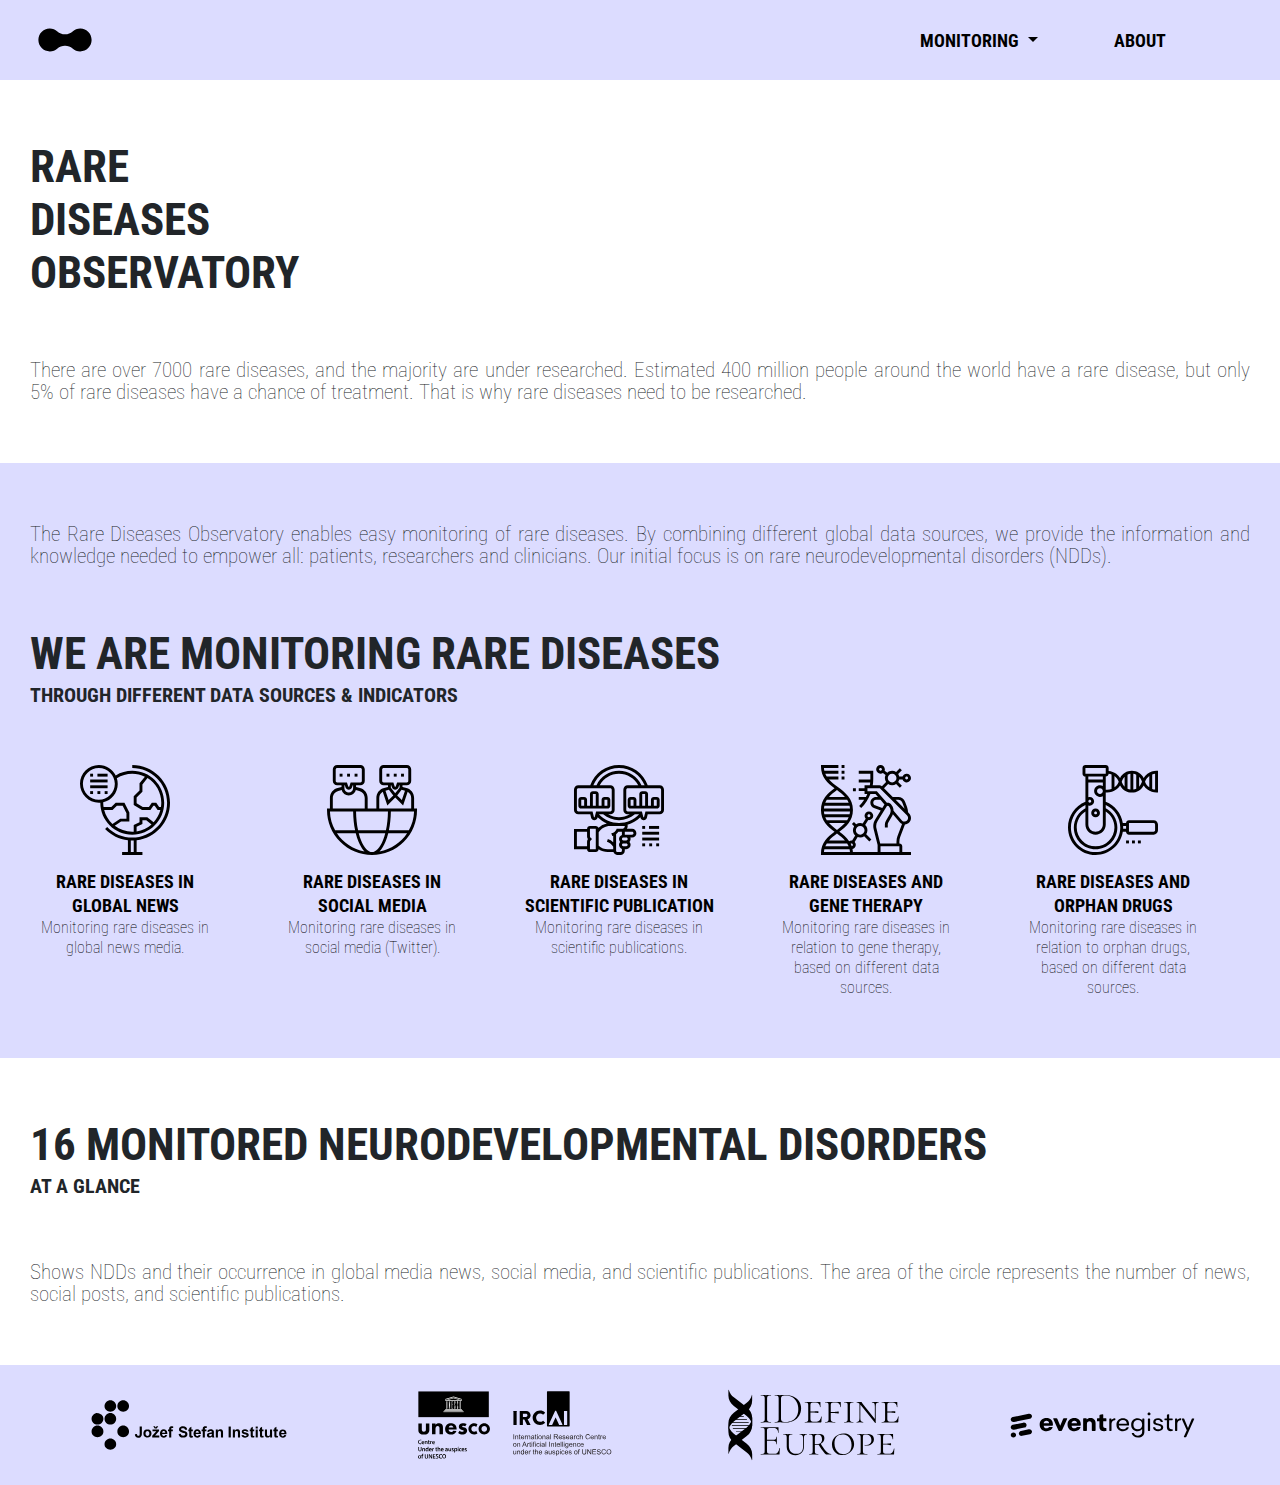
==== commit 3a2c582b: "matej design fixes" ====
--- a/web_page/index.html
+++ b/web_page/index.html
@@ -5,7 +5,7 @@
     <meta charset="utf-8">
     <meta name="viewport" content="width=device-width, initial-scale=1, shrink-to-fit=no">
     <link rel="shortcut icon" href="./images/RareDiseasesObservatory_logo.svg" type="image/x-icon">
-    <title>Rare diseases</title>
+    <title>Rare Diseases Observatory</title>
     <link rel="stylesheet" href="https://cdn.jsdelivr.net/npm/bootstrap@4.4.1/dist/css/bootstrap.min.css"
           integrity="sha384-Vkoo8x4CGsO3+Hhxv8T/Q5PaXtkKtu6ug5TOeNV6gBiFeWPGFN9MuhOf23Q9Ifjh" crossorigin="anonymous">
     <link href='https://fonts.googleapis.com/css?family=Roboto Condensed:100,200,300,400,500,600,700,800' rel='stylesheet'>
--- a/web_page/css/index_style.css
+++ b/web_page/css/index_style.css
@@ -149,7 +149,7 @@
 .grid-container-footer {
     display: grid;
     height: 120px;
-    column-gap: 10px;
+    column-gap: 5px;
     grid-auto-columns: minmax(10px, auto);
     grid-template-columns: auto auto auto auto;
     align-items: center;
@@ -391,7 +391,7 @@
     }
 
     .grid-title-text {
-        font-size: 17px;
+        font-size: 18px;
         line-height: 19px;
         font-weight: bold;
     }
@@ -407,13 +407,13 @@
         align-items: center;
         justify-content: center;
         column-gap: 20px;
-        grid-template-columns: repeat(3, 1fr);
+        grid-template-columns: repeat(2, 1fr);
     }
 
     .grid-item {
         justify-content: center;
         align-items: center;
-        width: 170px;
+        width: 200px;
 
     }
 
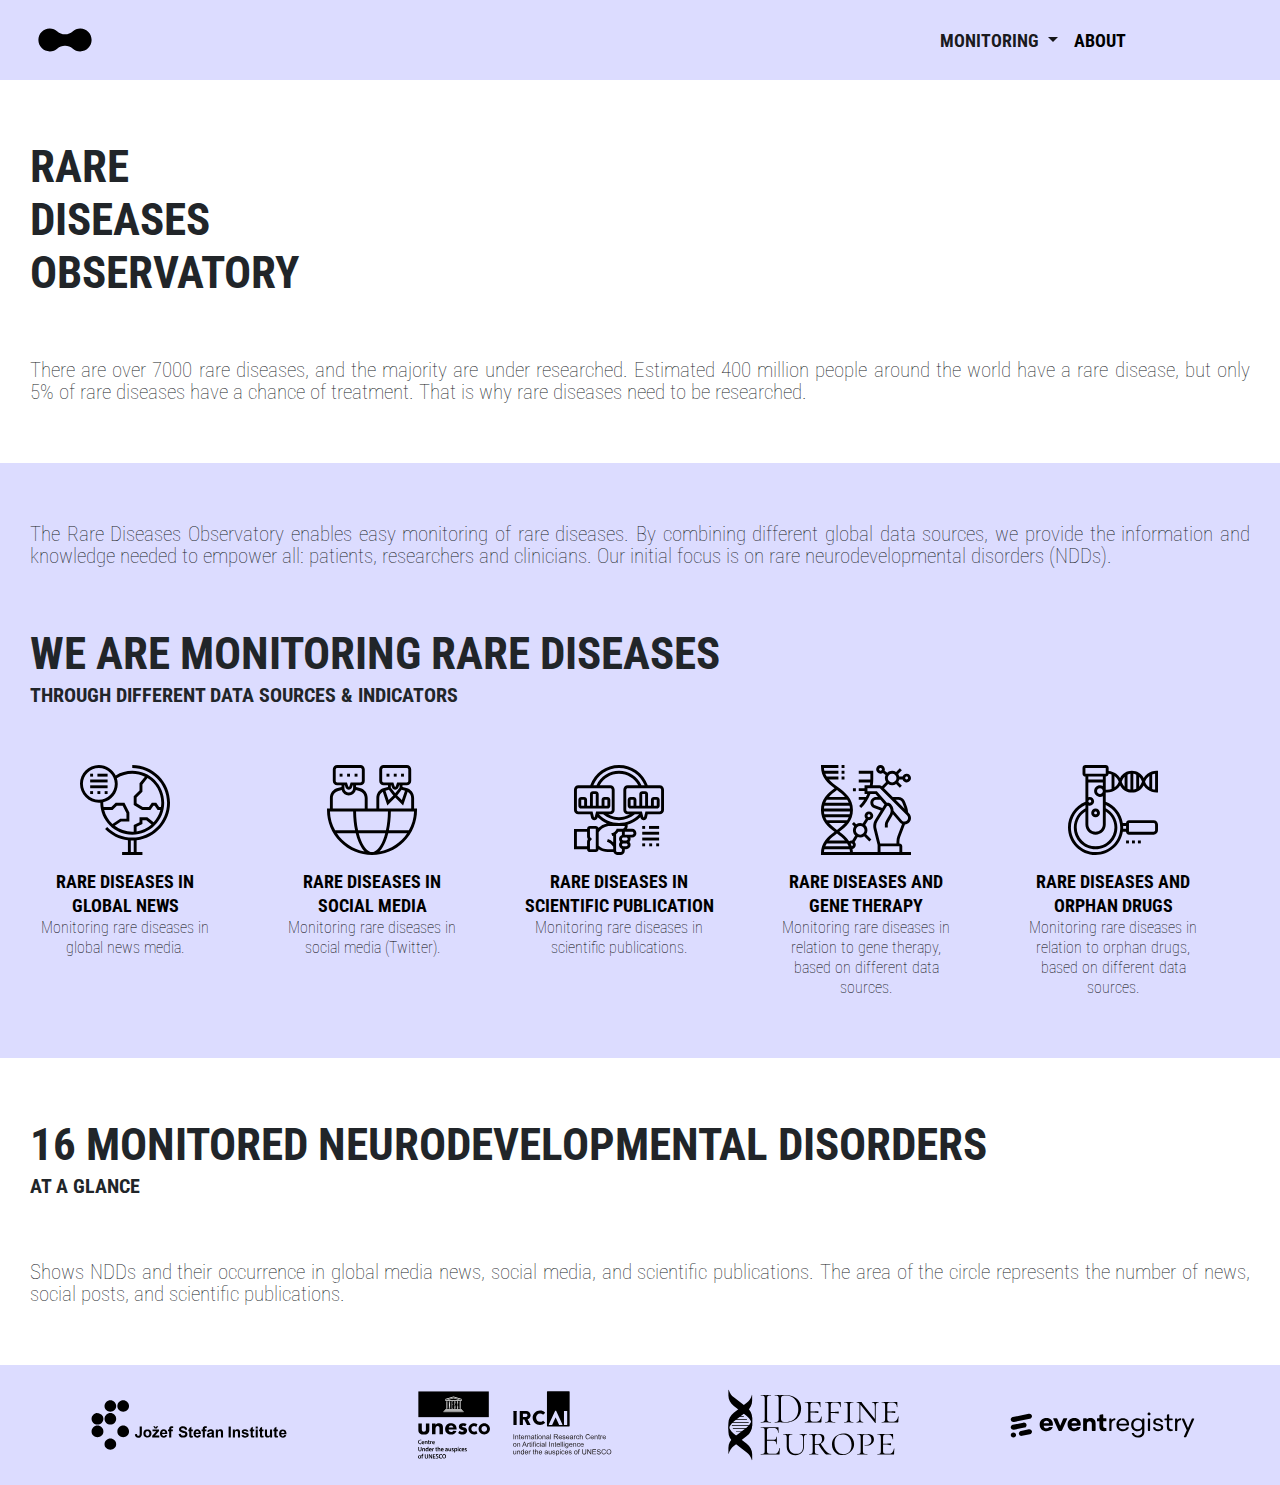
==== commit 8ac4d864: "update" ====
--- a/web_page/index.html
+++ b/web_page/index.html
@@ -12,6 +12,7 @@
 
 
     <link rel="stylesheet" href="css/index_style.css">
+    <script src="index.js"></script>
 
 </head>
 <body>
@@ -27,20 +28,24 @@
 
 
 <div class="header">
-    <div class="container">
+    <div class="container d-flex justify-content-between">
         <a href="#default">
             <img src="images/RareDiseasesObservatory_logo.svg" style="margin-top: 15px;" width="70" height="30"/>
         </a>
-        <div class="header-right">
-            <nav class="navbar navbar-expand">
-                <div class="collapse navbar-collapse" id="navbarSupportedContent">
-                    <ul class="navbar-nav mr-auto">
+<!--        <div class="header-right">-->
+            <nav class="navbar navbar-expand-md navbar-light d-flex justify-content-end">
+                <button class="navbar-toggler"  type="button" data-toggle="collapse" data-target="#navbarSupportedContent" aria-controls="navbarSupportedContent" aria-expanded="false" aria-label="Toggle navigation">
+                    <span class="navbar-toggler-icon"></span>
+                </button>
+
+                <div class="collapse navbar-collapse d-flex justify-content-start" id="navbarSupportedContent">
+                    <ul class="navbar-nav collor">
                         <li class="nav-item dropdown">
-                            <a class="nav-link dropdown-toggle nawbar-header header-hover" href="#" id="navbarDropdown"
-                               role="button " data-toggle="dropdown" aria-haspopup="true" aria-expanded="false">
+                            <a class="nav-link dropdown-toggle navbar-header header-hover show" href="#" id="navbarDropdown"
+                               role="button " data-toggle="dropdown" aria-haspopup="true" aria-expanded="true">
                                 MONITORING
                             </a>
-                            <div class="dropdown-menu" aria-labelledby="navbarDropdown">
+                            <div class="dropdown-menu" aria-labelledby="navbarDropdown" aria-expanded="true">
                                 <a class="dropdown-item" href="./html/global_news.html"><img src="images/01_global_news.svg" style="padding-right: 10px;" width="40" height="40"/>Rare diseases in global news</a>
                                 <a class="dropdown-item" href="./html/social_media.html"><img src="images/02_social_media.svg" style="padding-right: 10px;" width="40" height="40"/>Rare diseases in social media</a>
                                 <a class="dropdown-item" href="./html/scientific_publications.html"><img src="images/03_scientific_publications.svg" style="padding-right: 10px;" width="40" height="40"/>Rare diseases in scientific publications</a>
@@ -55,7 +60,7 @@
                 </div>
             </nav>
 
-        </div>
+<!--        </div>-->
     </div>
 </div>
 
--- a/web_page/css/index_style.css
+++ b/web_page/css/index_style.css
@@ -33,8 +33,8 @@
     line-height: 30px;
     font-weight: bold;
     color: black;
-    text-align: center;
-    margin-right: 60px;
+    /*text-align: center;*/
+    /*margin-right: 60px;*/
     text-decoration: none;
     font-size: 18px;
 }
@@ -213,6 +213,9 @@
         padding: 0 30px;
     /*    background-color: #6610f2;*/
     }
+    .collor {
+        margin-right: 100px;
+    }
 }
 
 @media all and (min-width: 769px) and (max-width: 992px) {
@@ -221,6 +224,10 @@
   /*      background-color: #1c7430;*/
     }
 
+    .collor {
+        margin-right: 100px;
+    }
+
     .div-width-title {
         width: 240px;
     }
@@ -229,8 +236,8 @@
         line-height: 30px;
         font-weight: bold;
         color: black;
-        text-align: center;
-        margin-right: 60px;
+        /*text-align: center;*/
+        /*margin-right: 60px;*/
         text-decoration: none;
         font-size: 18px;
     }
@@ -326,6 +333,12 @@
     /*    background-color: #117a8b;*/
     }
 
+    .collor {
+        background: #6c757d;
+        padding: 20px;
+        min-width: 375px;
+    }
+
     .div-width-title {
         width: 200px;
     }
@@ -334,8 +347,8 @@
         line-height: 30px;
         font-weight: bold;
         color: black;
-        text-align: center;
-        margin-right: 60px;
+        /*text-align: center;*/
+        /*margin-right: 60px;*/
         text-decoration: none;
         font-size: 18px;
     }
@@ -440,6 +453,12 @@
      /*   background-color: #f1b0b7;*/
     }
 
+    .collor {
+        background: #6c757d;
+        padding: 20px;
+        min-width: 375px;
+    }
+
     .div-width-title {
         width: 140px;
     }
@@ -448,8 +467,8 @@
         line-height: 30px;
         font-weight: bold;
         color: black;
-        text-align: center;
-        margin-right: 30px;
+        /*text-align: center;*/
+        /*margin-right: 30px;*/
         text-decoration: none;
         font-size: 16px;
     }
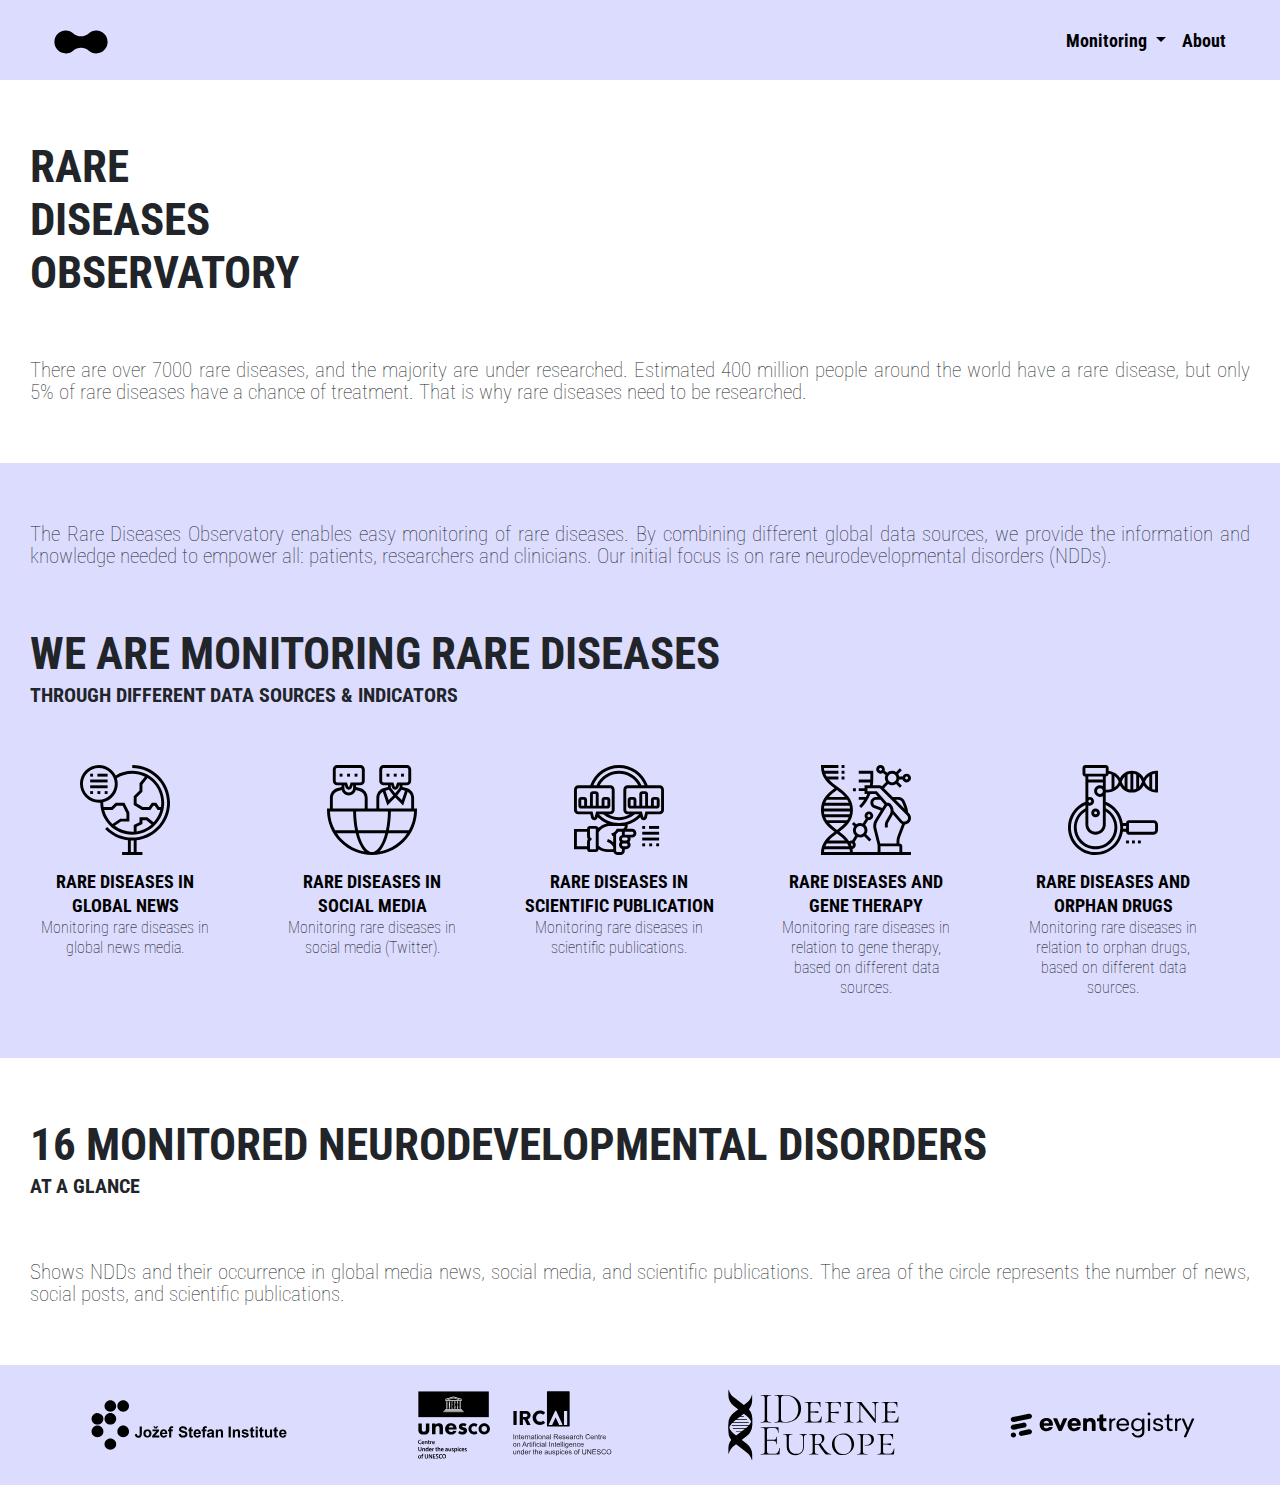
==== commit ab61eae1: "Navbar changes" ====
--- a/web_page/index.html
+++ b/web_page/index.html
@@ -1,160 +1,286 @@
 <!DOCTYPE html>
 <html>
-<head>
+  <head>
     <!-- Required meta tags -->
-    <meta charset="utf-8">
-    <meta name="viewport" content="width=device-width, initial-scale=1, shrink-to-fit=no">
-    <link rel="shortcut icon" href="./images/RareDiseasesObservatory_logo.svg" type="image/x-icon">
+    <meta charset="utf-8" />
+    <meta
+      name="viewport"
+      content="width=device-width, initial-scale=1, shrink-to-fit=no"
+    />
+    <link
+      rel="shortcut icon"
+      href="./images/RareDiseasesObservatory_logo.svg"
+      type="image/x-icon"
+    />
     <title>Rare Diseases Observatory</title>
-    <link rel="stylesheet" href="https://cdn.jsdelivr.net/npm/bootstrap@4.4.1/dist/css/bootstrap.min.css"
-          integrity="sha384-Vkoo8x4CGsO3+Hhxv8T/Q5PaXtkKtu6ug5TOeNV6gBiFeWPGFN9MuhOf23Q9Ifjh" crossorigin="anonymous">
-    <link href='https://fonts.googleapis.com/css?family=Roboto Condensed:100,200,300,400,500,600,700,800' rel='stylesheet'>
-
-
-    <link rel="stylesheet" href="css/index_style.css">
+    <link
+      rel="stylesheet"
+      href="https://cdn.jsdelivr.net/npm/bootstrap@4.4.1/dist/css/bootstrap.min.css"
+      integrity="sha384-Vkoo8x4CGsO3+Hhxv8T/Q5PaXtkKtu6ug5TOeNV6gBiFeWPGFN9MuhOf23Q9Ifjh"
+      crossorigin="anonymous"
+    />
+    <link
+      href="https://fonts.googleapis.com/css?family=Roboto Condensed:100,200,300,400,500,600,700,800"
+      rel="stylesheet"
+    />
+
+    <link rel="stylesheet" href="css/index_style.css" />
     <script src="index.js"></script>
-
-</head>
-<body>
-<script src="https://code.jquery.com/jquery-3.4.1.slim.min.js"
-        integrity="sha384-J6qa4849blE2+poT4WnyKhv5vZF5SrPo0iEjwBvKU7imGFAV0wwj1yYfoRSJoZ+n"
-        crossorigin="anonymous"></script>
-<script src="https://cdn.jsdelivr.net/npm/popper.js@1.16.0/dist/umd/popper.min.js"
-        integrity="sha384-Q6E9RHvbIyZFJoft+2mJbHaEWldlvI9IOYy5n3zV9zzTtmI3UksdQRVvoxMfooAo"
-        crossorigin="anonymous"></script>
-<script src="https://cdn.jsdelivr.net/npm/bootstrap@4.4.1/dist/js/bootstrap.min.js"
-        integrity="sha384-wfSDF2E50Y2D1uUdj0O3uMBJnjuUD4Ih7YwaYd1iqfktj0Uod8GCExl3Og8ifwB6"
-        crossorigin="anonymous"></script>
-
-
-<div class="header">
-    <div class="container d-flex justify-content-between">
-        <a href="#default">
-            <img src="images/RareDiseasesObservatory_logo.svg" style="margin-top: 15px;" width="70" height="30"/>
-        </a>
-<!--        <div class="header-right">-->
-            <nav class="navbar navbar-expand-md navbar-light d-flex justify-content-end">
-                <button class="navbar-toggler"  type="button" data-toggle="collapse" data-target="#navbarSupportedContent" aria-controls="navbarSupportedContent" aria-expanded="false" aria-label="Toggle navigation">
-                    <span class="navbar-toggler-icon"></span>
-                </button>
-
-                <div class="collapse navbar-collapse d-flex justify-content-start" id="navbarSupportedContent">
-                    <ul class="navbar-nav collor">
-                        <li class="nav-item dropdown">
-                            <a class="nav-link dropdown-toggle navbar-header header-hover show" href="#" id="navbarDropdown"
-                               role="button " data-toggle="dropdown" aria-haspopup="true" aria-expanded="true">
-                                MONITORING
-                            </a>
-                            <div class="dropdown-menu" aria-labelledby="navbarDropdown" aria-expanded="true">
-                                <a class="dropdown-item" href="./html/global_news.html"><img src="images/01_global_news.svg" style="padding-right: 10px;" width="40" height="40"/>Rare diseases in global news</a>
-                                <a class="dropdown-item" href="./html/social_media.html"><img src="images/02_social_media.svg" style="padding-right: 10px;" width="40" height="40"/>Rare diseases in social media</a>
-                                <a class="dropdown-item" href="./html/scientific_publications.html"><img src="images/03_scientific_publications.svg" style="padding-right: 10px;" width="40" height="40"/>Rare diseases in scientific publications</a>
-                                <a class="dropdown-item" href="./html/gene_therapy.html"><img src="images/04_gene_therapy.svg" style="padding-right: 10px;" width="40" height="40"/>Rare diseases and gene therapy</a>
-                                <a class="dropdown-item" href="./html/orphan_drugs.html"><img src="images/05_orphan_drugs.svg" style="padding-right: 10px;"  width="40" height="40"/>Rare diseases and orphan drugs</a>
-                            </div>
-                        </li>
-                        <li class="nav-item">
-                            <a class="nav-link" href="html/about.html">ABOUT</a>
-                        </li>
-                    </ul>
+  </head>
+  <body>
+    <script
+      src="https://code.jquery.com/jquery-3.4.1.slim.min.js"
+      integrity="sha384-J6qa4849blE2+poT4WnyKhv5vZF5SrPo0iEjwBvKU7imGFAV0wwj1yYfoRSJoZ+n"
+      crossorigin="anonymous"
+    ></script>
+    <script
+      src="https://cdn.jsdelivr.net/npm/popper.js@1.16.0/dist/umd/popper.min.js"
+      integrity="sha384-Q6E9RHvbIyZFJoft+2mJbHaEWldlvI9IOYy5n3zV9zzTtmI3UksdQRVvoxMfooAo"
+      crossorigin="anonymous"
+    ></script>
+    <script
+      src="https://cdn.jsdelivr.net/npm/bootstrap@4.4.1/dist/js/bootstrap.min.js"
+      integrity="sha384-wfSDF2E50Y2D1uUdj0O3uMBJnjuUD4Ih7YwaYd1iqfktj0Uod8GCExl3Og8ifwB6"
+      crossorigin="anonymous"
+    ></script>
+
+    <div class="header">
+      <div class="container">
+        <nav
+          class="navbar navbar-expand-md navbar-light d-flex justify-content-between"
+        >
+          <div>
+            <a class="navbar-brand" href="#"
+              ><img
+                src="images/RareDiseasesObservatory_logo.svg"
+                width="70"
+                height="30"
+            /></a>
+          </div>
+          <button
+            class="navbar-toggler"
+            type="button"
+            data-toggle="collapse"
+            data-target="#navbarSupportedContent"
+            aria-controls="navbarSupportedContent"
+            aria-expanded="false"
+            aria-label="Toggle navigation"
+          >
+            <span class="navbar-toggler-icon"></span>
+          </button>
+
+          <div class="collapse navbar-collapse flex-md-grow-0" id="navbarSupportedContent">
+            <ul class="navbar-nav">
+              <li class="nav-item dropdown">
+                <a
+                  class="nav-link dropdown-toggle"
+                  href="#"
+                  id="navbarDropdown"
+                  role="button"
+                  data-toggle="dropdown"
+                  aria-haspopup="true"
+                  aria-expanded="false"
+                >
+                  Monitoring
+                </a>
+                <div class="dropdown-menu" style="left: -230px" aria-labelledby="navbarDropdown">
+                  <a class="dropdown-item" href="./html/global_news.html"
+                    ><img
+                      src="images/01_global_news.svg"
+                      style="padding-right: 10px"
+                      width="40"
+                      height="40"
+                    />Rare diseases in global news</a
+                  >
+                  <a class="dropdown-item" href="./html/social_media.html"
+                    ><img
+                      src="images/02_social_media.svg"
+                      style="padding-right: 10px"
+                      width="40"
+                      height="40"
+                    />Rare diseases in social media</a
+                  >
+                  <a
+                    class="dropdown-item"
+                    href="./html/scientific_publications.html"
+                    ><img
+                      src="images/03_scientific_publications.svg"
+                      style="padding-right: 10px"
+                      width="40"
+                      height="40"
+                    />Rare diseases in scientific publications</a
+                  >
+                  <a class="dropdown-item" href="./html/gene_therapy.html"
+                    ><img
+                      src="images/04_gene_therapy.svg"
+                      style="padding-right: 10px"
+                      width="40"
+                      height="40"
+                    />Rare diseases and gene therapy</a
+                  >
+                  <a class="dropdown-item" href="./html/orphan_drugs.html"
+                    ><img
+                      src="images/05_orphan_drugs.svg"
+                      style="padding-right: 10px"
+                      width="40"
+                      height="40"
+                    />Rare diseases and orphan drugs</a
+                  >
                 </div>
-            </nav>
-
-<!--        </div>-->
-    </div>
-</div>
-
-
-<div class="container">
-    <div class="div-title div-width-title text-top-padding text-bottom-padding">RARE DISEASES OBSERVATORY</div>
-    <div class="div-text text-bottom-padding"> There are over 7000 rare diseases, and the majority are under researched.
-        Estimated 400 million people around the world have a rare disease, but only 5% of rare diseases have a chance of treatment.
-        That is why rare diseases need to be researched.
-    </div>
-</div>
-<div class="div-background">
+              </li>
+              <li class="nav-item">
+                <a class="nav-link" href="#">About</a>
+              </li>
+            </ul>
+          </div>
+        </nav>
+      </div>
+    </div>
+
     <div class="container">
-        <div class="div-text text-top-padding">The Rare Diseases Observatory enables easy monitoring of rare diseases.
-            By combining different global data sources, we provide the information and knowledge needed to empower all:
-            patients, researchers and clinicians. Our initial focus is on rare neurodevelopmental disorders (NDDs).
-        </div>
-        <div class="div-title text-top-padding">WE ARE MONITORING RARE DISEASES</div>
-        <div class="div-subtitle text-small-bottom-padding">THROUGH DIFFERENT DATA SOURCES & INDICATORS</div>
+      <div
+        class="div-title div-width-title text-top-padding text-bottom-padding"
+      >
+        RARE DISEASES OBSERVATORY
+      </div>
+      <div class="div-text text-bottom-padding">
+        There are over 7000 rare diseases, and the majority are under
+        researched. Estimated 400 million people around the world have a rare
+        disease, but only 5% of rare diseases have a chance of treatment. That
+        is why rare diseases need to be researched.
+      </div>
+    </div>
+    <div class="div-background">
+      <div class="container">
+        <div class="div-text text-top-padding">
+          The Rare Diseases Observatory enables easy monitoring of rare
+          diseases. By combining different global data sources, we provide the
+          information and knowledge needed to empower all: patients, researchers
+          and clinicians. Our initial focus is on rare neurodevelopmental
+          disorders (NDDs).
+        </div>
+        <div class="div-title text-top-padding">
+          WE ARE MONITORING RARE DISEASES
+        </div>
+        <div class="div-subtitle text-small-bottom-padding">
+          THROUGH DIFFERENT DATA SOURCES & INDICATORS
+        </div>
         <div class="grid-container text-bottom-padding">
-            <a href="./html/global_news.html" class="a grid-item">
-                <div><img src="images/01_global_news.svg" class="img-size-menu"/></div>
-                <div class="grid-title-text">RARE DISEASES IN GLOBAL NEWS</div>
-                <div class="grid-text">Monitoring rare diseases in global news media. </div>
-            </a>
-            <a href="./html/social_media.html" class="a grid-item">
-                <div class="rowWrapper">
-                    <div><img href="./html/global_news.html" src="images/02_social_media.svg"  class="img-size-menu"/></div>
-                    <div class="grid-title-text">RARE DISEASES IN SOCIAL MEDIA</div>
-                    <div class="grid-text">Monitoring rare diseases in social media (Twitter).
-                    </div>
-                </div>
-            </a>
-            <a href="./html/scientific_publications.html" class="a grid-item">
-                <div><img src="images/03_scientific_publications.svg" class="img-size-menu"/></div>
-                <div class="grid-title-text">RARE DISEASES IN SCIENTIFIC PUBLICATION</div>
-                <div class="grid-text">Monitoring rare diseases in scientific publications.
-                </div>
-            </a>
-            <a href="./html/gene_therapy.html" class="a grid-item">
-                <div><img src="images/04_gene_therapy.svg" class="img-size-menu"/></div>
-                <div class="grid-title-text">RARE DISEASES AND GENE THERAPY</div>
-                <div class="grid-text">Monitoring rare diseases in relation to gene therapy, based on different data sources.
-                </div>
-            </a>
-            <a href="./html/orphan_drugs.html" class="a grid-item">
-                <div><img src="images/05_orphan_drugs.svg" class="img-size-menu"/></div>
-                <div class="grid-title-text">RARE DISEASES AND ORPHAN DRUGS</div>
-                <div class="grid-text">Monitoring rare diseases in relation to orphan drugs, based on different data sources.
-                </div>
-            </a>
-        </div>
-    </div>
-</div>
-<div class="container">
-    <div class="div-title text-top-padding">16 MONITORED NEURODEVELOPMENTAL DISORDERS</div>
-    <div class="div-subtitle text-bottom-padding">AT A GLANCE</div>
-    <div class="div-text">Shows NDDs and their occurrence in global media news, social media, and scientific publications. The area of the circle represents the number of news, social posts, and scientific publications.
-    </div>
-    <div class="flourish-embed flourish-hierarchy max-width-flourish text-bottom-padding" data-src="visualisation/12923003">
+          <a href="./html/global_news.html" class="a grid-item">
+            <div>
+              <img src="images/01_global_news.svg" class="img-size-menu" />
+            </div>
+            <div class="grid-title-text">RARE DISEASES IN GLOBAL NEWS</div>
+            <div class="grid-text">
+              Monitoring rare diseases in global news media.
+            </div>
+          </a>
+          <a href="./html/social_media.html" class="a grid-item">
+            <div class="rowWrapper">
+              <div>
+                <img
+                  href="./html/global_news.html"
+                  src="images/02_social_media.svg"
+                  class="img-size-menu"
+                />
+              </div>
+              <div class="grid-title-text">RARE DISEASES IN SOCIAL MEDIA</div>
+              <div class="grid-text">
+                Monitoring rare diseases in social media (Twitter).
+              </div>
+            </div>
+          </a>
+          <a href="./html/scientific_publications.html" class="a grid-item">
+            <div>
+              <img
+                src="images/03_scientific_publications.svg"
+                class="img-size-menu"
+              />
+            </div>
+            <div class="grid-title-text">
+              RARE DISEASES IN SCIENTIFIC PUBLICATION
+            </div>
+            <div class="grid-text">
+              Monitoring rare diseases in scientific publications.
+            </div>
+          </a>
+          <a href="./html/gene_therapy.html" class="a grid-item">
+            <div>
+              <img src="images/04_gene_therapy.svg" class="img-size-menu" />
+            </div>
+            <div class="grid-title-text">RARE DISEASES AND GENE THERAPY</div>
+            <div class="grid-text">
+              Monitoring rare diseases in relation to gene therapy, based on
+              different data sources.
+            </div>
+          </a>
+          <a href="./html/orphan_drugs.html" class="a grid-item">
+            <div>
+              <img src="images/05_orphan_drugs.svg" class="img-size-menu" />
+            </div>
+            <div class="grid-title-text">RARE DISEASES AND ORPHAN DRUGS</div>
+            <div class="grid-text">
+              Monitoring rare diseases in relation to orphan drugs, based on
+              different data sources.
+            </div>
+          </a>
+        </div>
+      </div>
+    </div>
+    <div class="container">
+      <div class="div-title text-top-padding">
+        16 MONITORED NEURODEVELOPMENTAL DISORDERS
+      </div>
+      <div class="div-subtitle text-bottom-padding">AT A GLANCE</div>
+      <div class="div-text">
+        Shows NDDs and their occurrence in global media news, social media, and
+        scientific publications. The area of the circle represents the number of
+        news, social posts, and scientific publications.
+      </div>
+      <div
+        class="flourish-embed flourish-hierarchy max-width-flourish text-bottom-padding"
+        data-src="visualisation/12923003"
+      >
         <script src="https://public.flourish.studio/resources/embed.js"></script>
-    </div>
-</div>
-
-<div></div>
-
-<footer class="footer">
-    <div class="container">
+      </div>
+    </div>
+
+    <div></div>
+
+    <footer class="footer">
+      <div class="container">
         <div class="grid-container-footer">
-            <a href="https://ijs.si/ijsw/V001/JSI" class="a" target="_blank">
-                <div class="grid-item-footer">
-                    <img src="images/JozefStefanInstitute.svg" class="img-size-affiliation"/>
-                </div>
-            </a>
-            <a href="https://ircai.org/" class="a" target="_blank">
-                <div class="grid-item-footer">
-                    <img src="images/IRCAI_neg.svg" class="img-size-affiliation"/>
-                </div>
-            </a>
-            <a href="https://idefine-europe.org/" class="a" target="_blank">
-                <div class="grid-item-footer">
-                    <img src="images/IDefineEurope_neg.svg" class="img-size-idefine-affiliation"/>
-                </div>
-            </a>
-            <a href="https://eventregistry.org/" class="a" target="_blank">
-
-                <div class="grid-item-footer">
-                    <img src="images/EventRegistry_neg.svg" class="img-size-er-affiliation"/>
-                </div>
-            </a>
-        </div>
-    </div>
-</footer>
-
-
-</body>
+          <a href="https://ijs.si/ijsw/V001/JSI" class="a" target="_blank">
+            <div class="grid-item-footer">
+              <img
+                src="images/JozefStefanInstitute.svg"
+                class="img-size-affiliation"
+              />
+            </div>
+          </a>
+          <a href="https://ircai.org/" class="a" target="_blank">
+            <div class="grid-item-footer">
+              <img src="images/IRCAI_neg.svg" class="img-size-affiliation" />
+            </div>
+          </a>
+          <a href="https://idefine-europe.org/" class="a" target="_blank">
+            <div class="grid-item-footer">
+              <img
+                src="images/IDefineEurope_neg.svg"
+                class="img-size-idefine-affiliation"
+              />
+            </div>
+          </a>
+          <a href="https://eventregistry.org/" class="a" target="_blank">
+            <div class="grid-item-footer">
+              <img
+                src="images/EventRegistry_neg.svg"
+                class="img-size-er-affiliation"
+              />
+            </div>
+          </a>
+        </div>
+      </div>
+    </footer>
+  </body>
 </html>
--- a/web_page/css/index_style.css
+++ b/web_page/css/index_style.css
@@ -557,4 +557,10 @@
         width: 85px;
         height: 60px;
     }
-}
+
+    .navbar-collapse {
+        margin-top: 20px;
+        background: white;
+        padding: 10px;
+    }
+}
